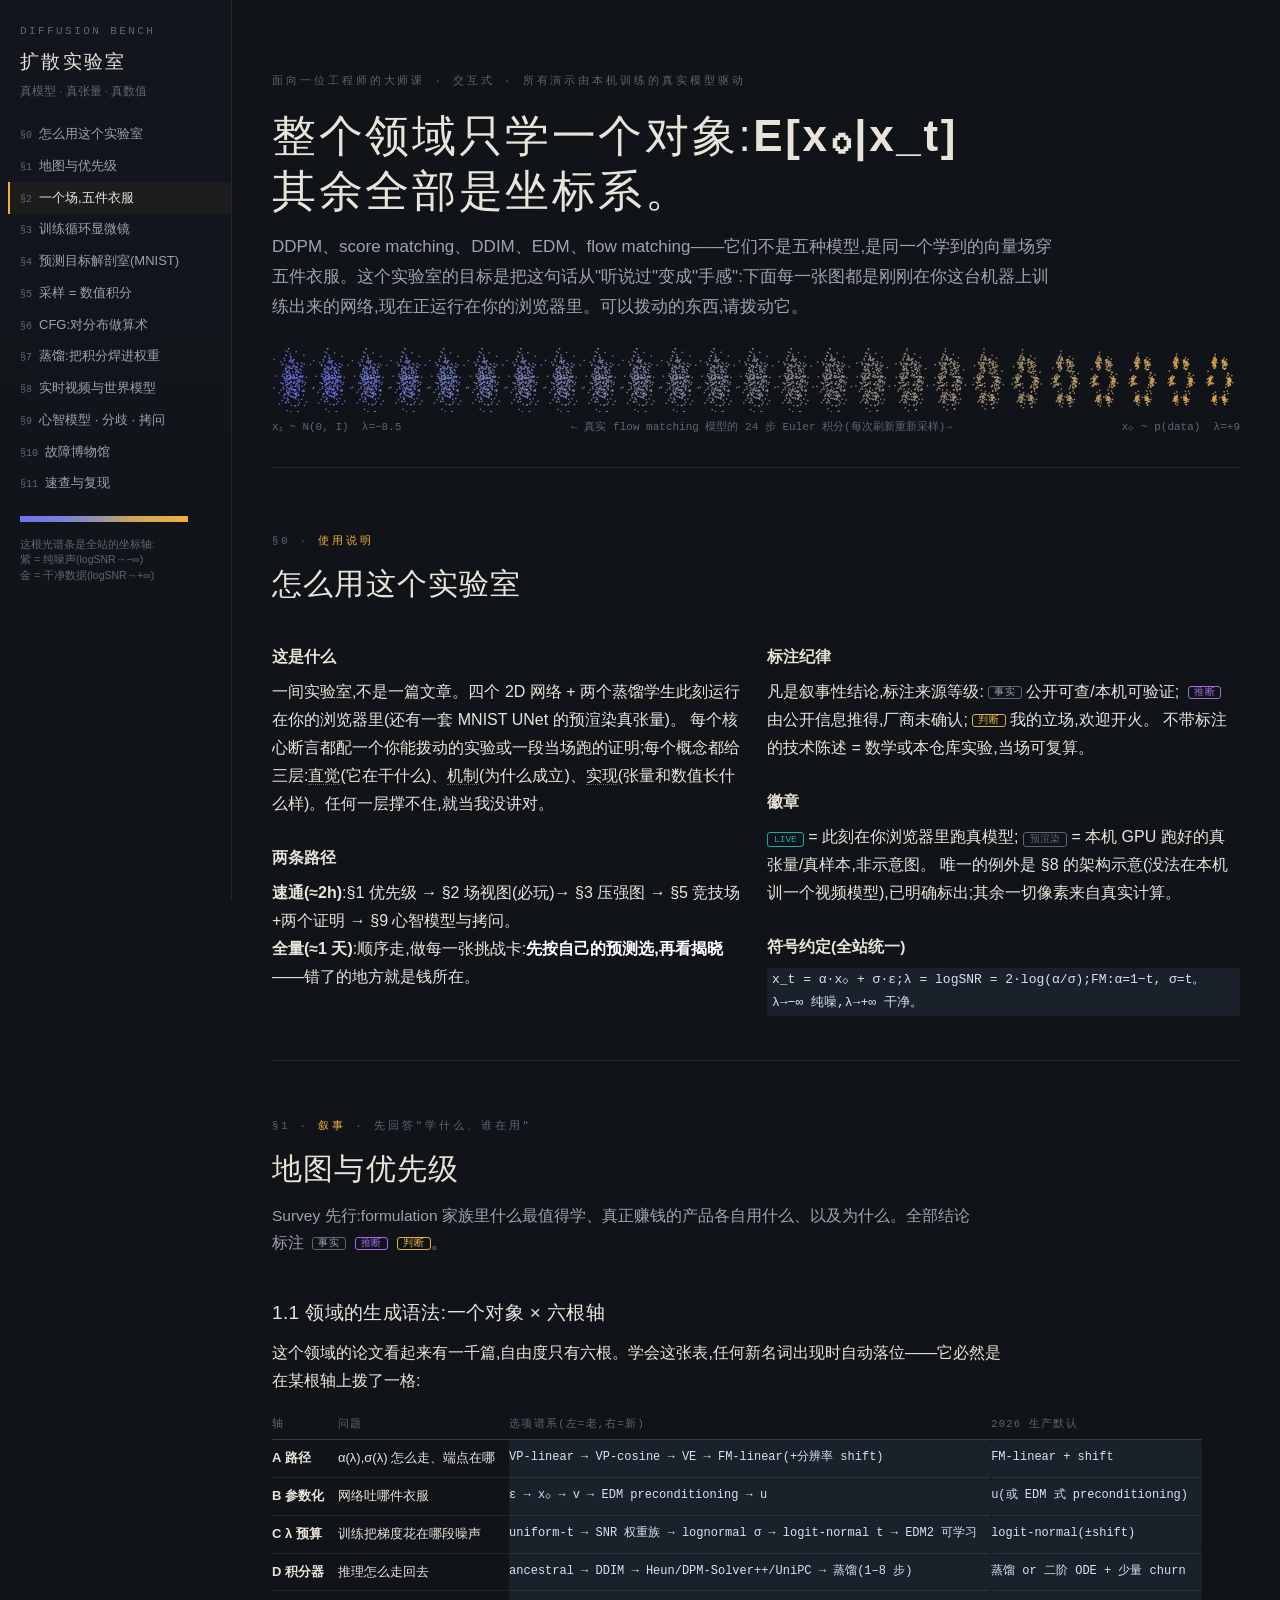
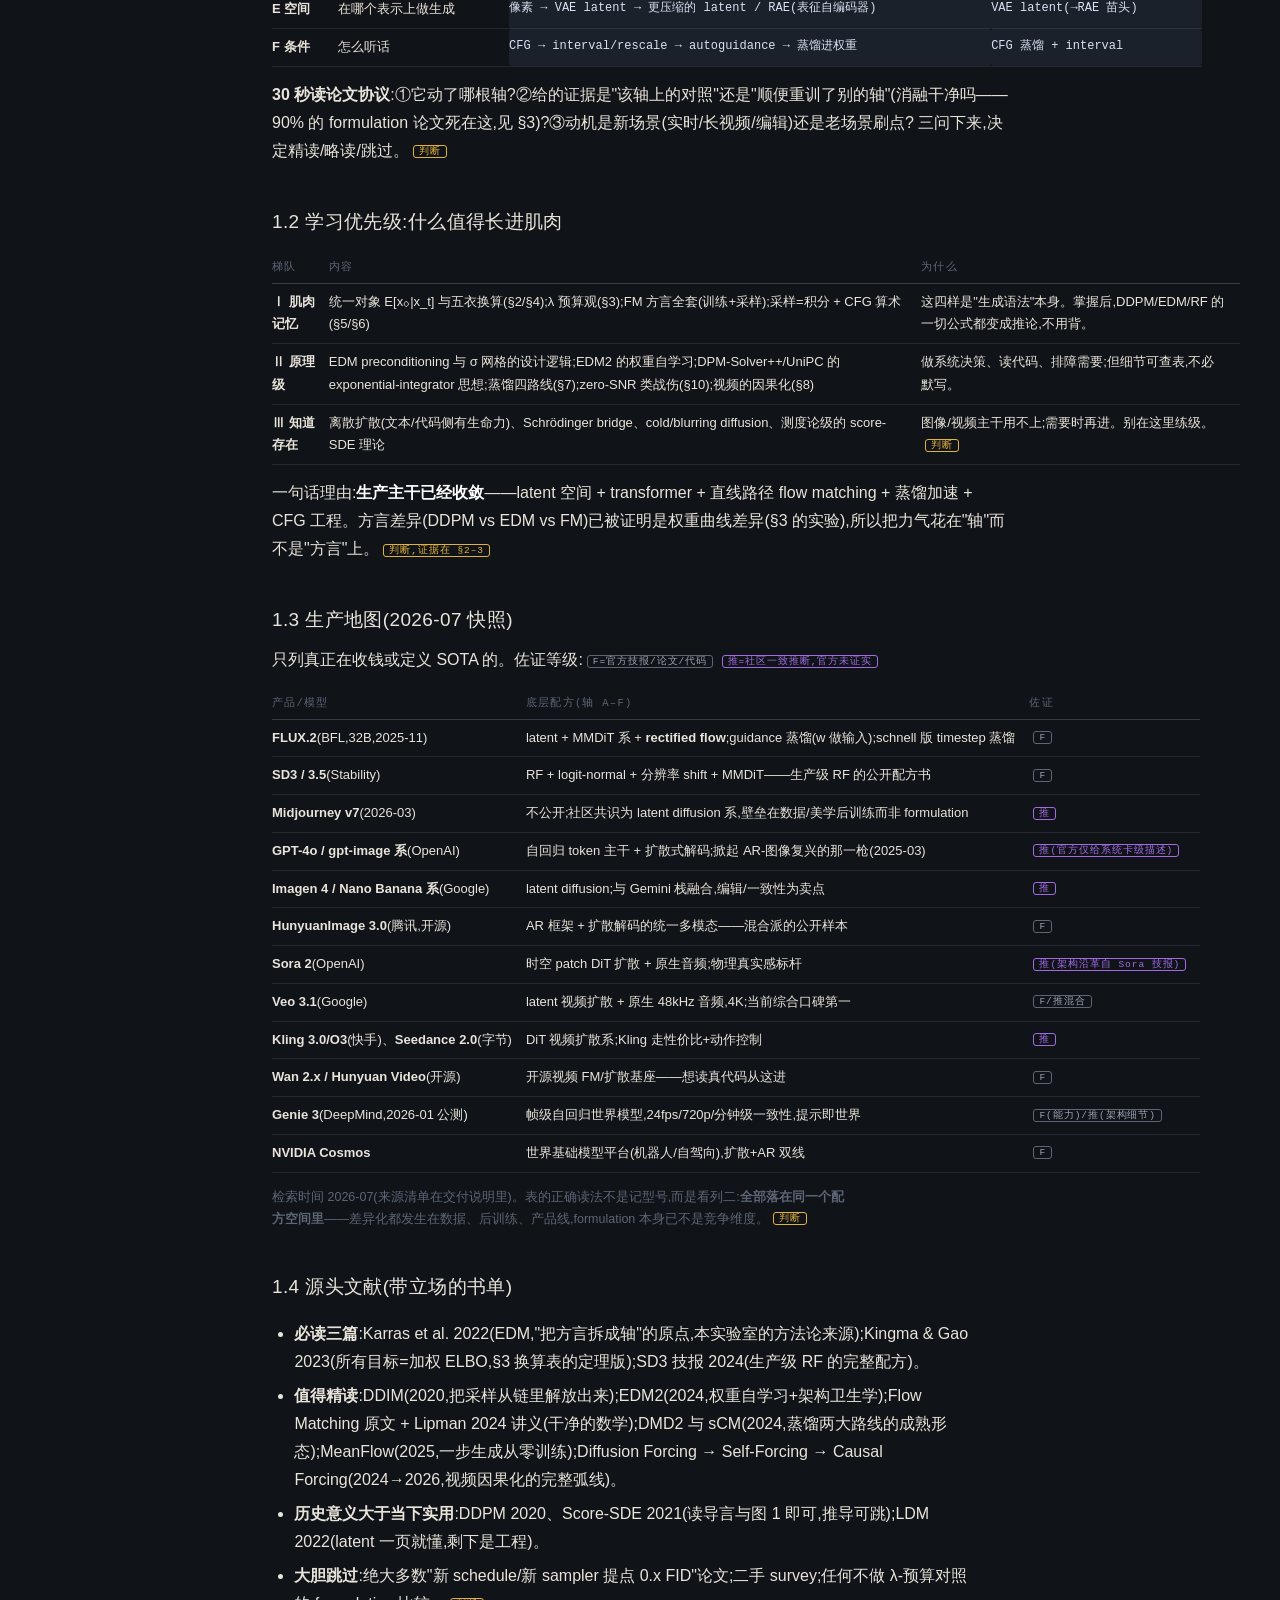
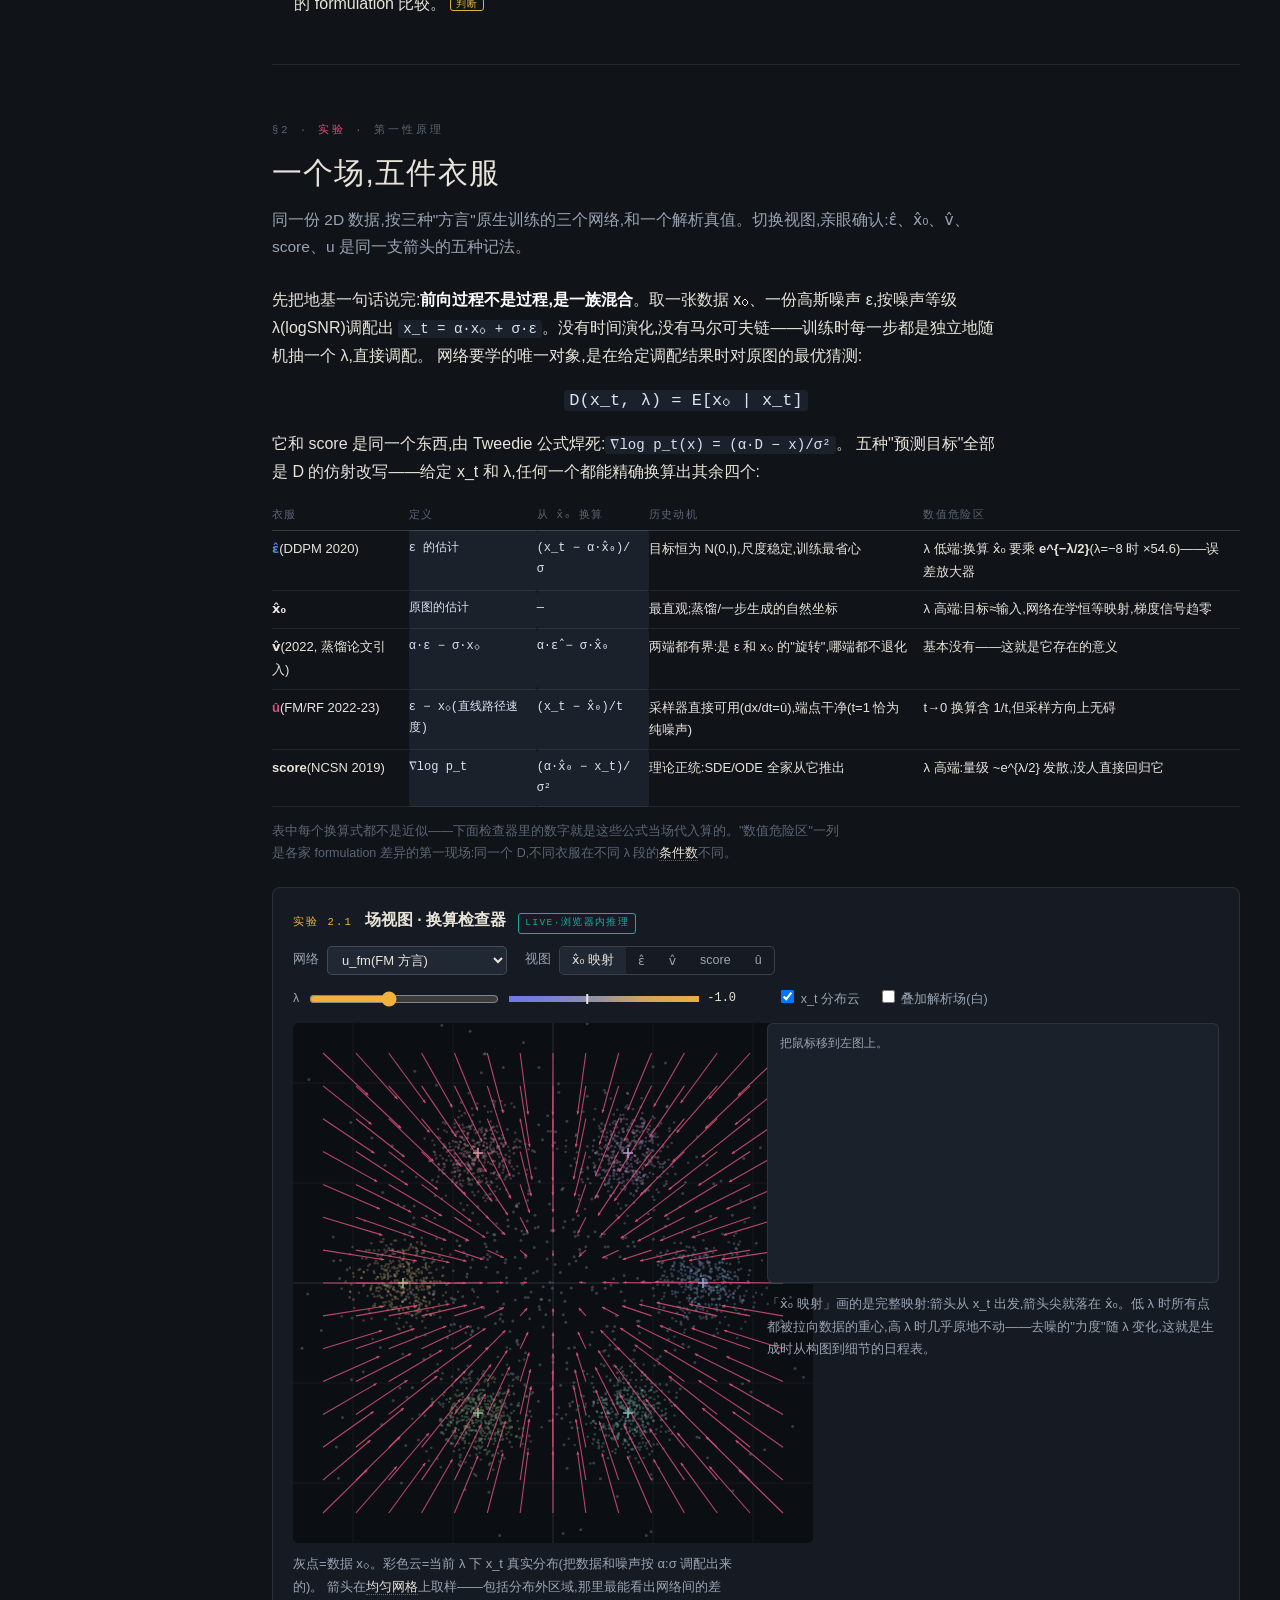
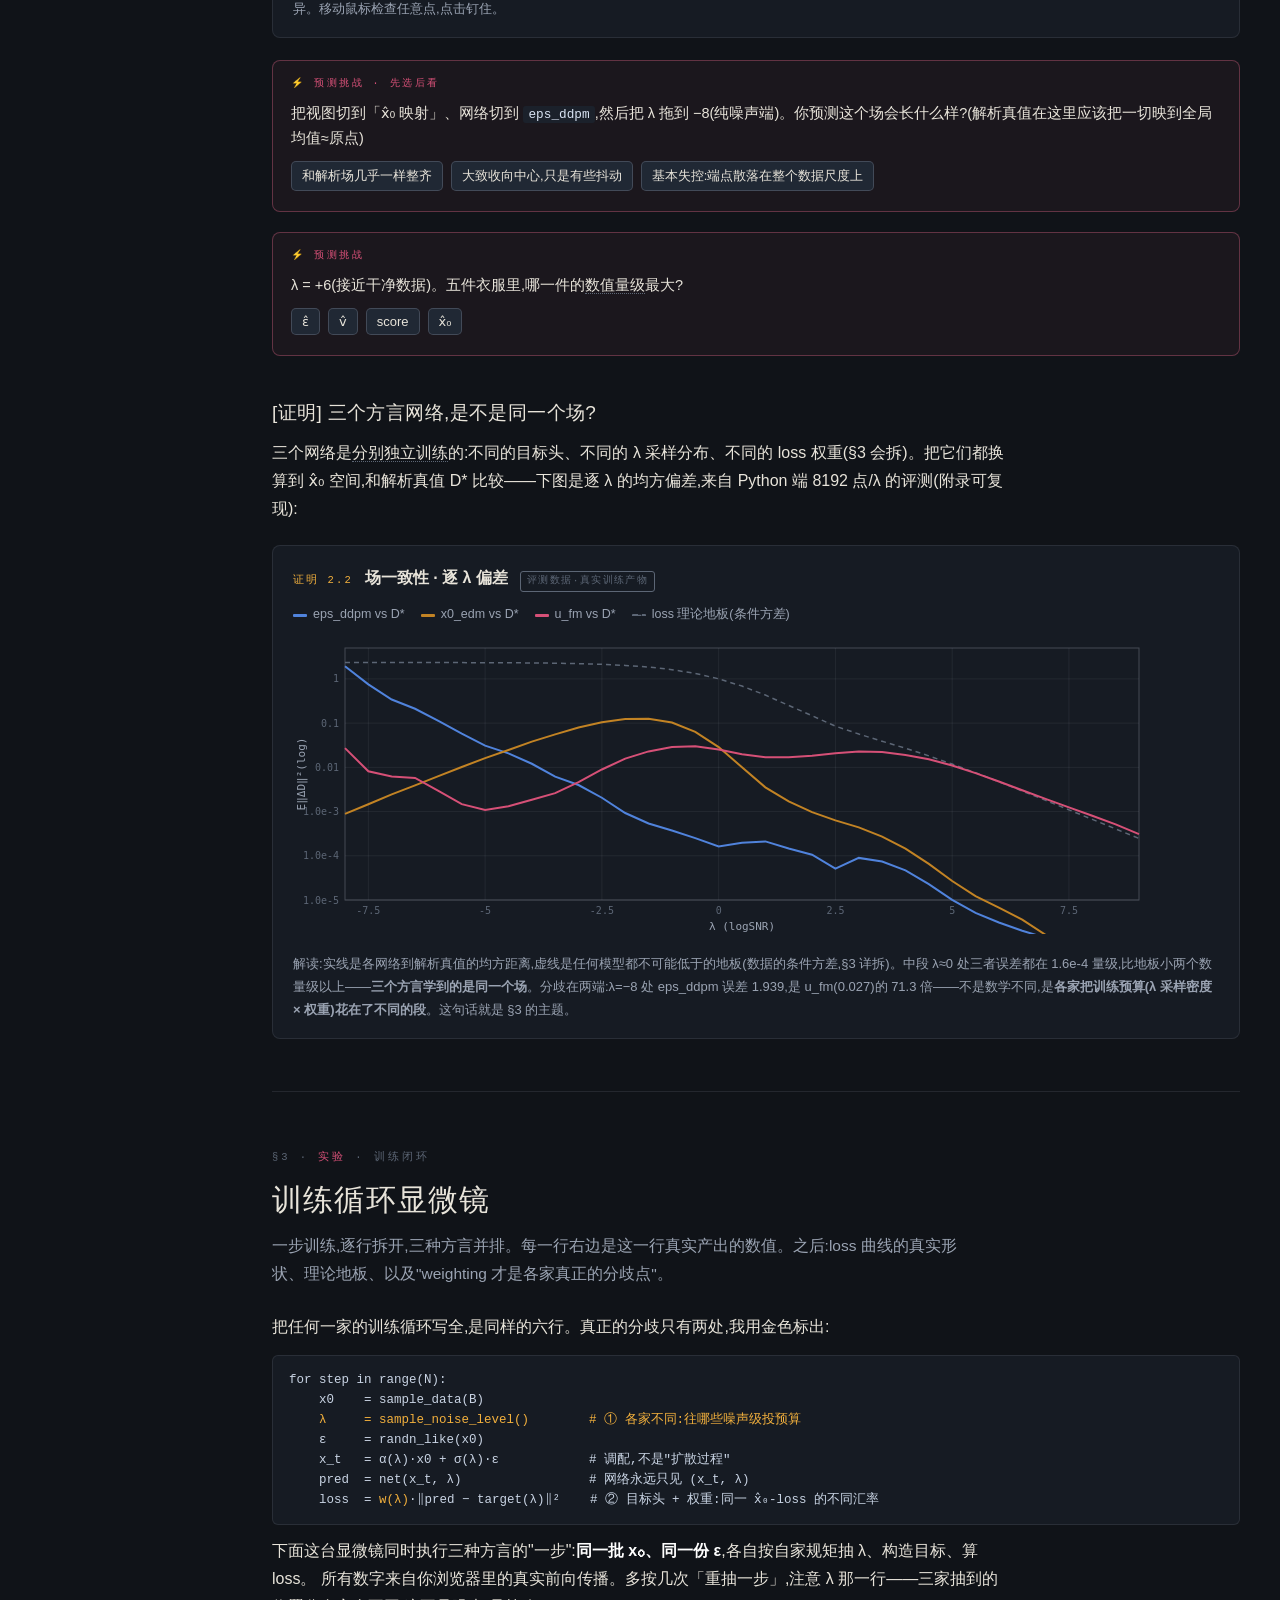
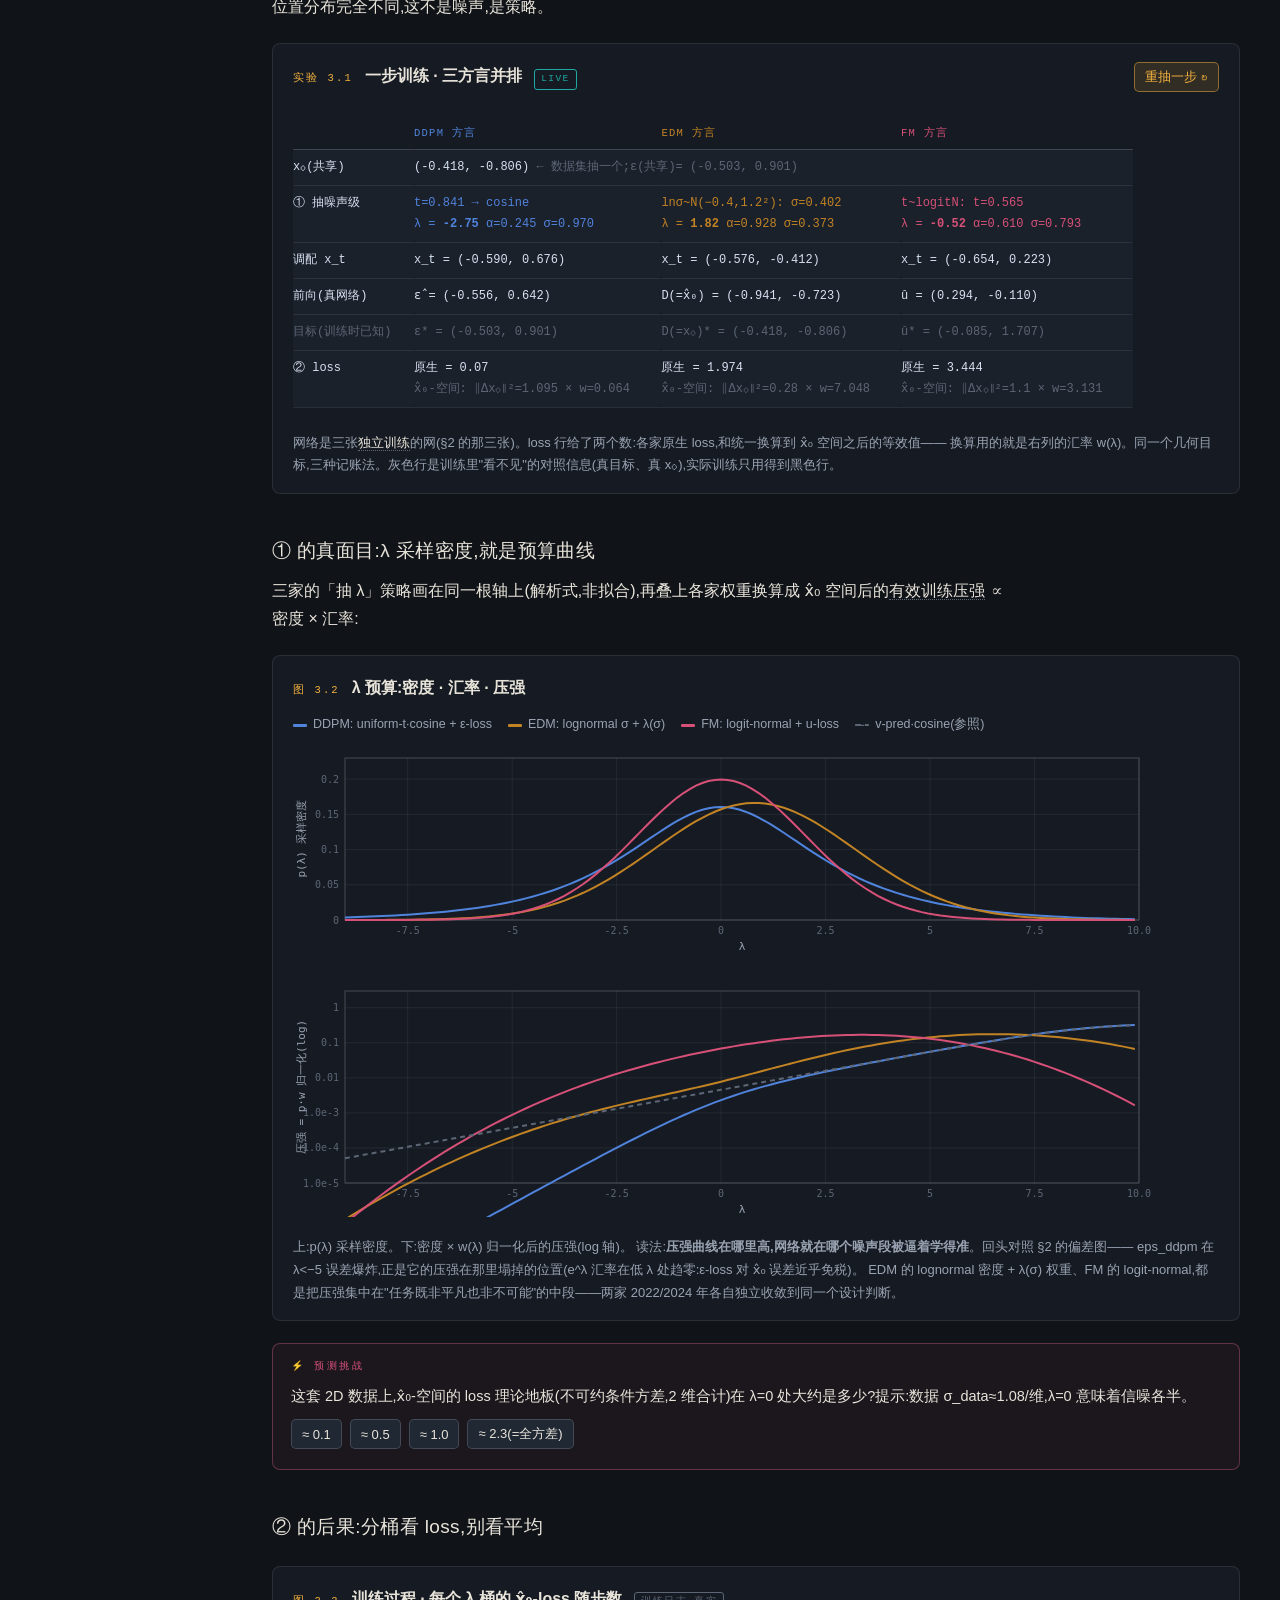
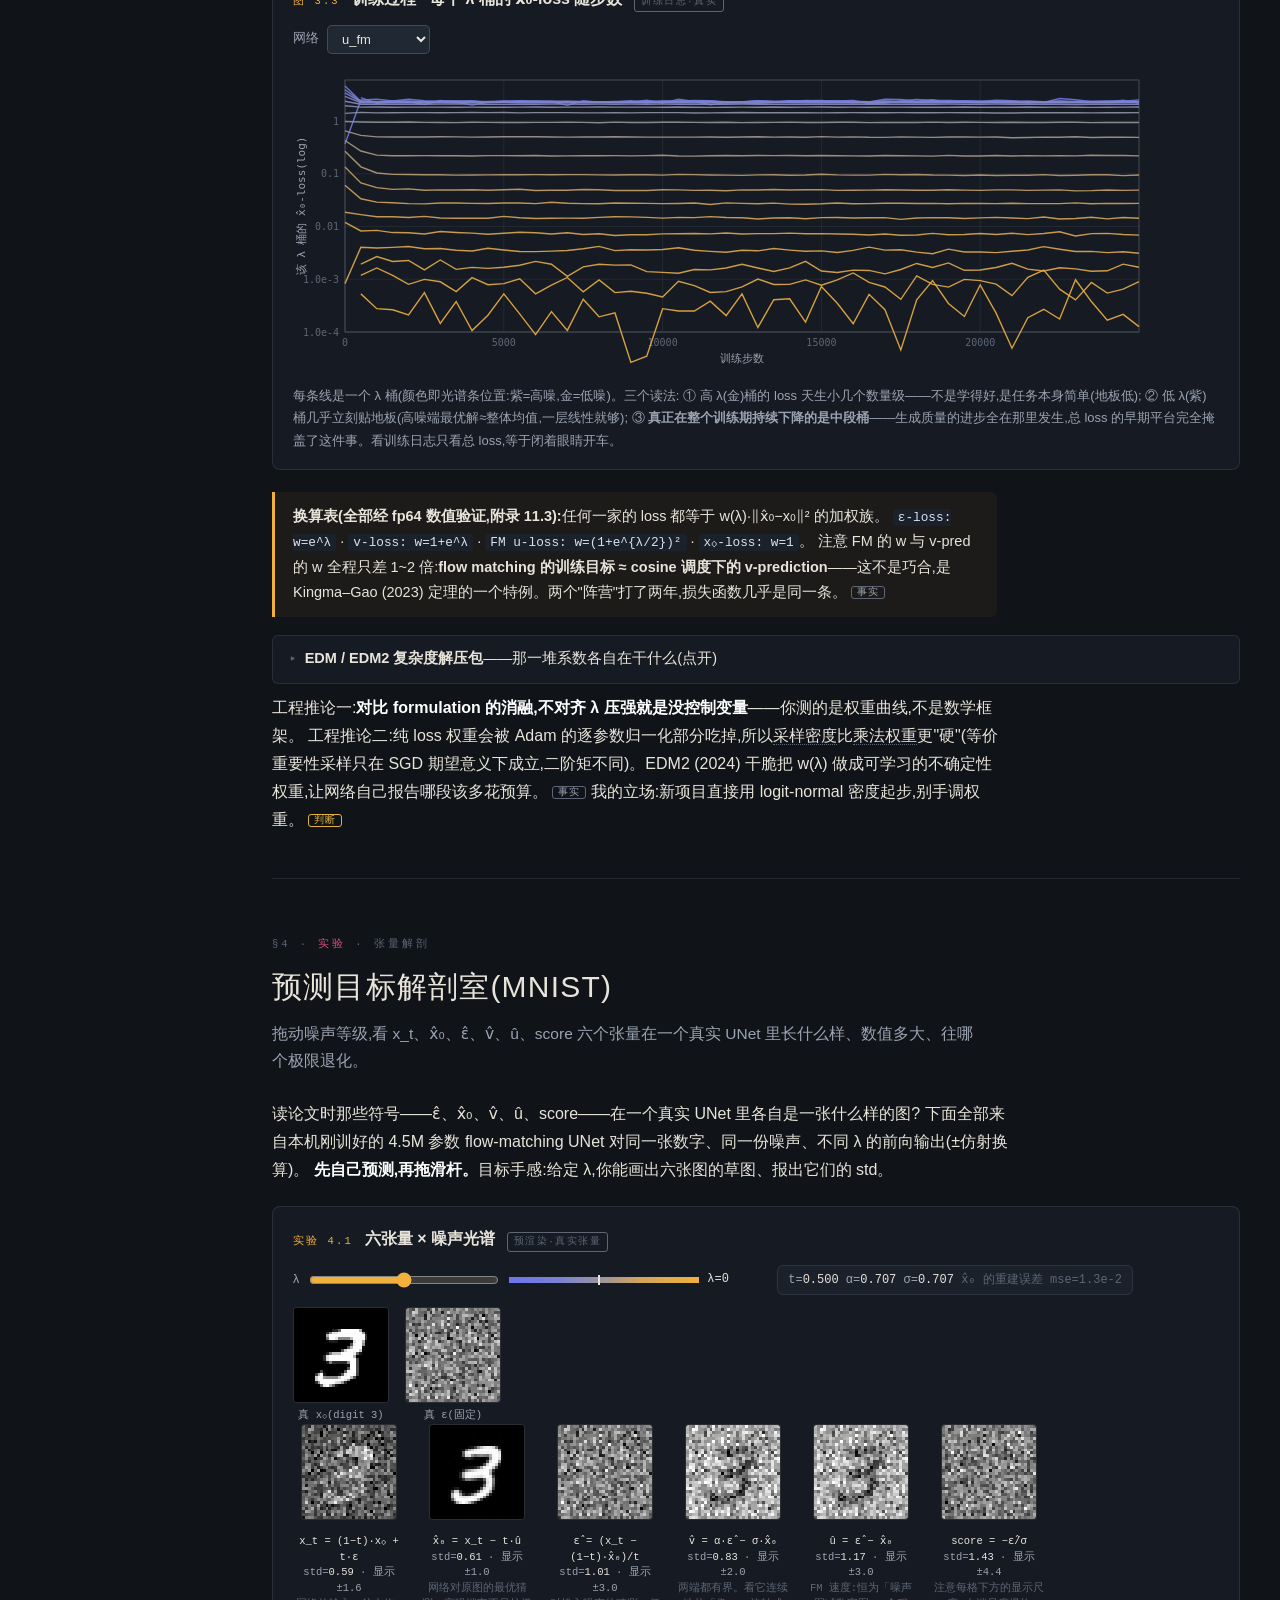
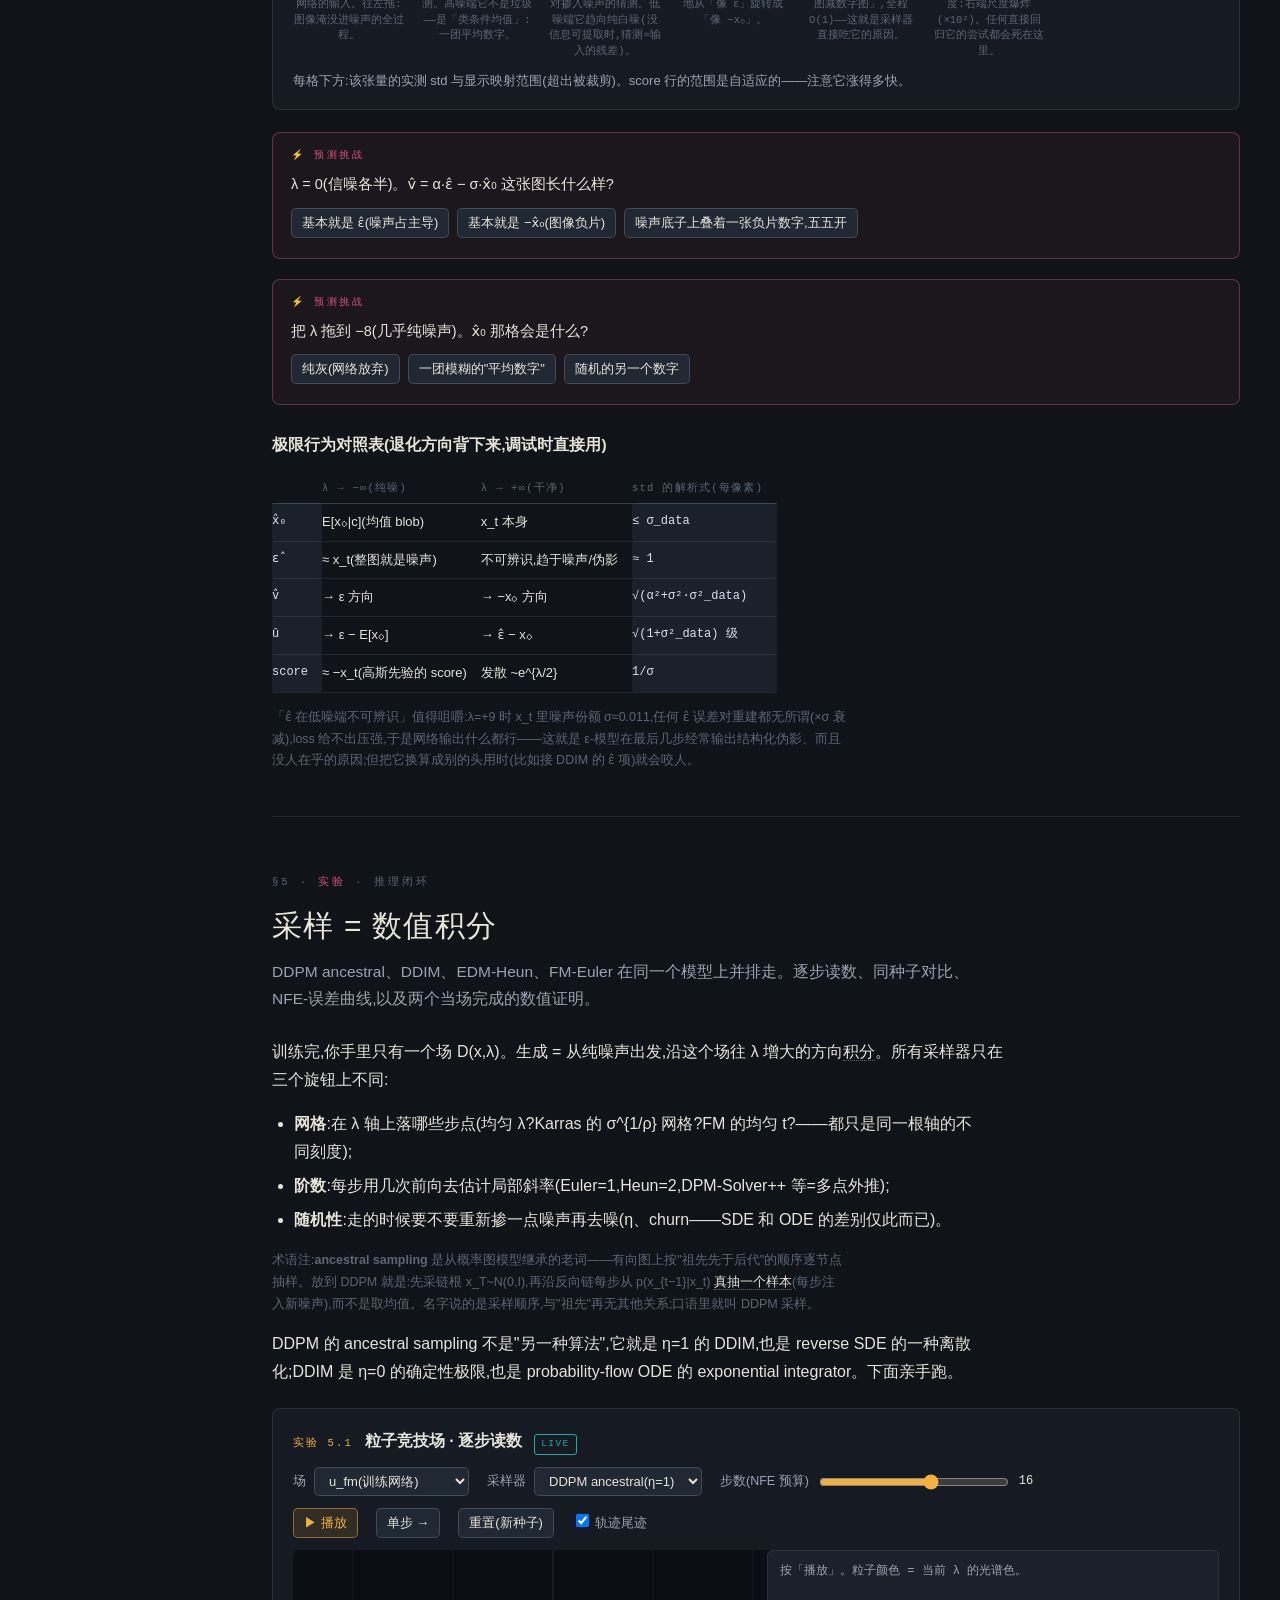
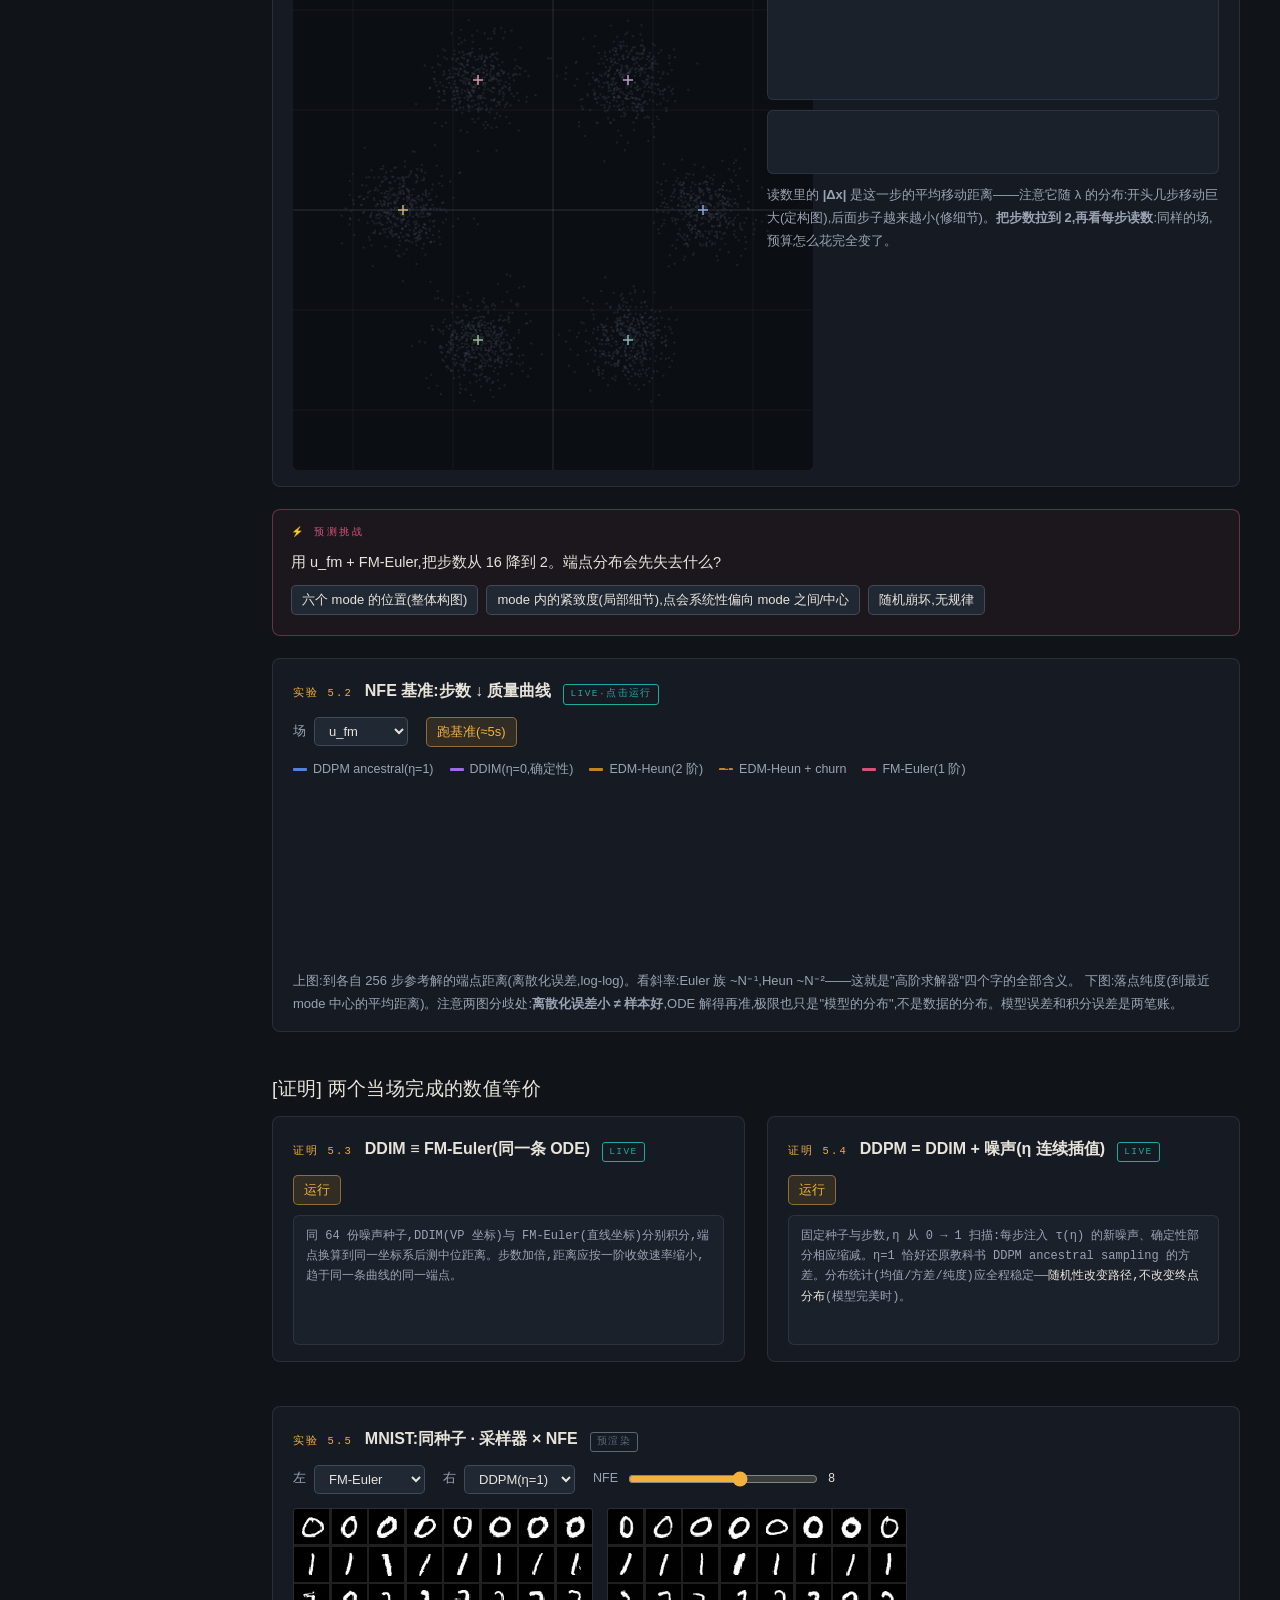
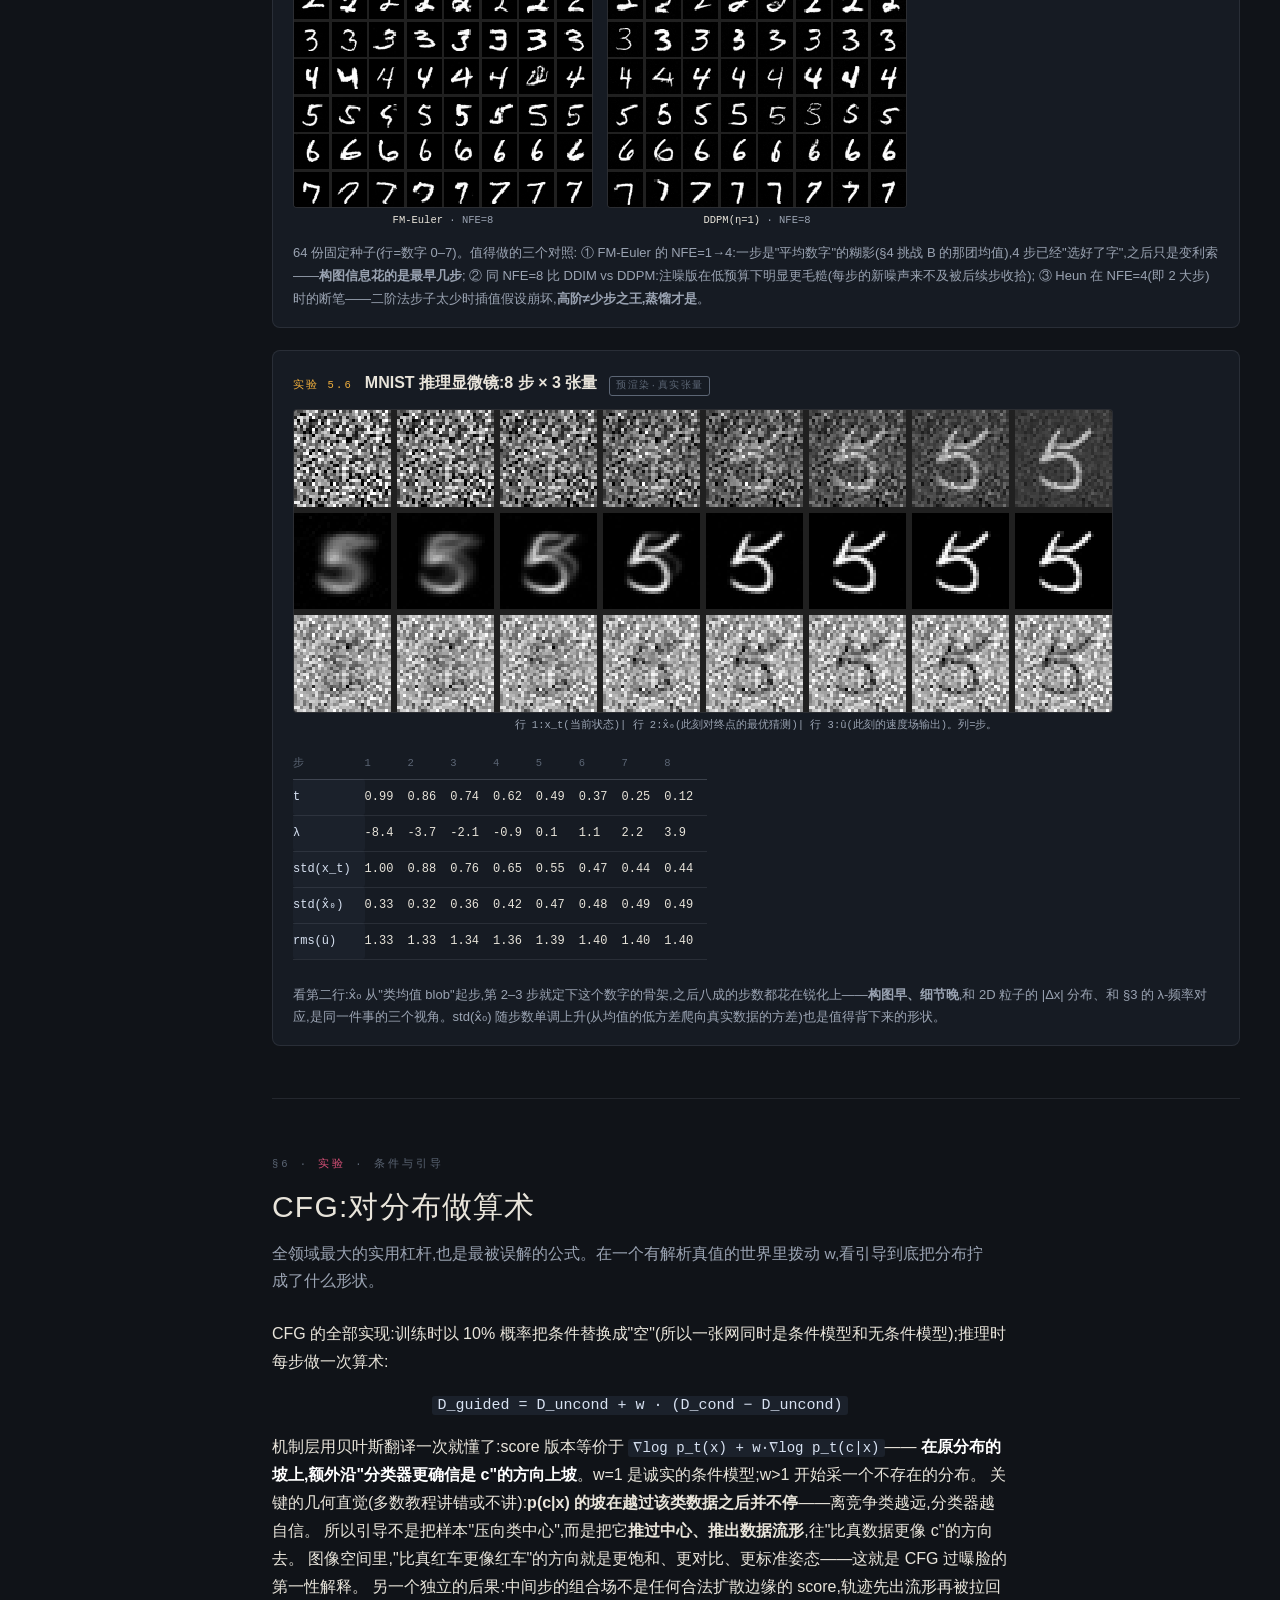
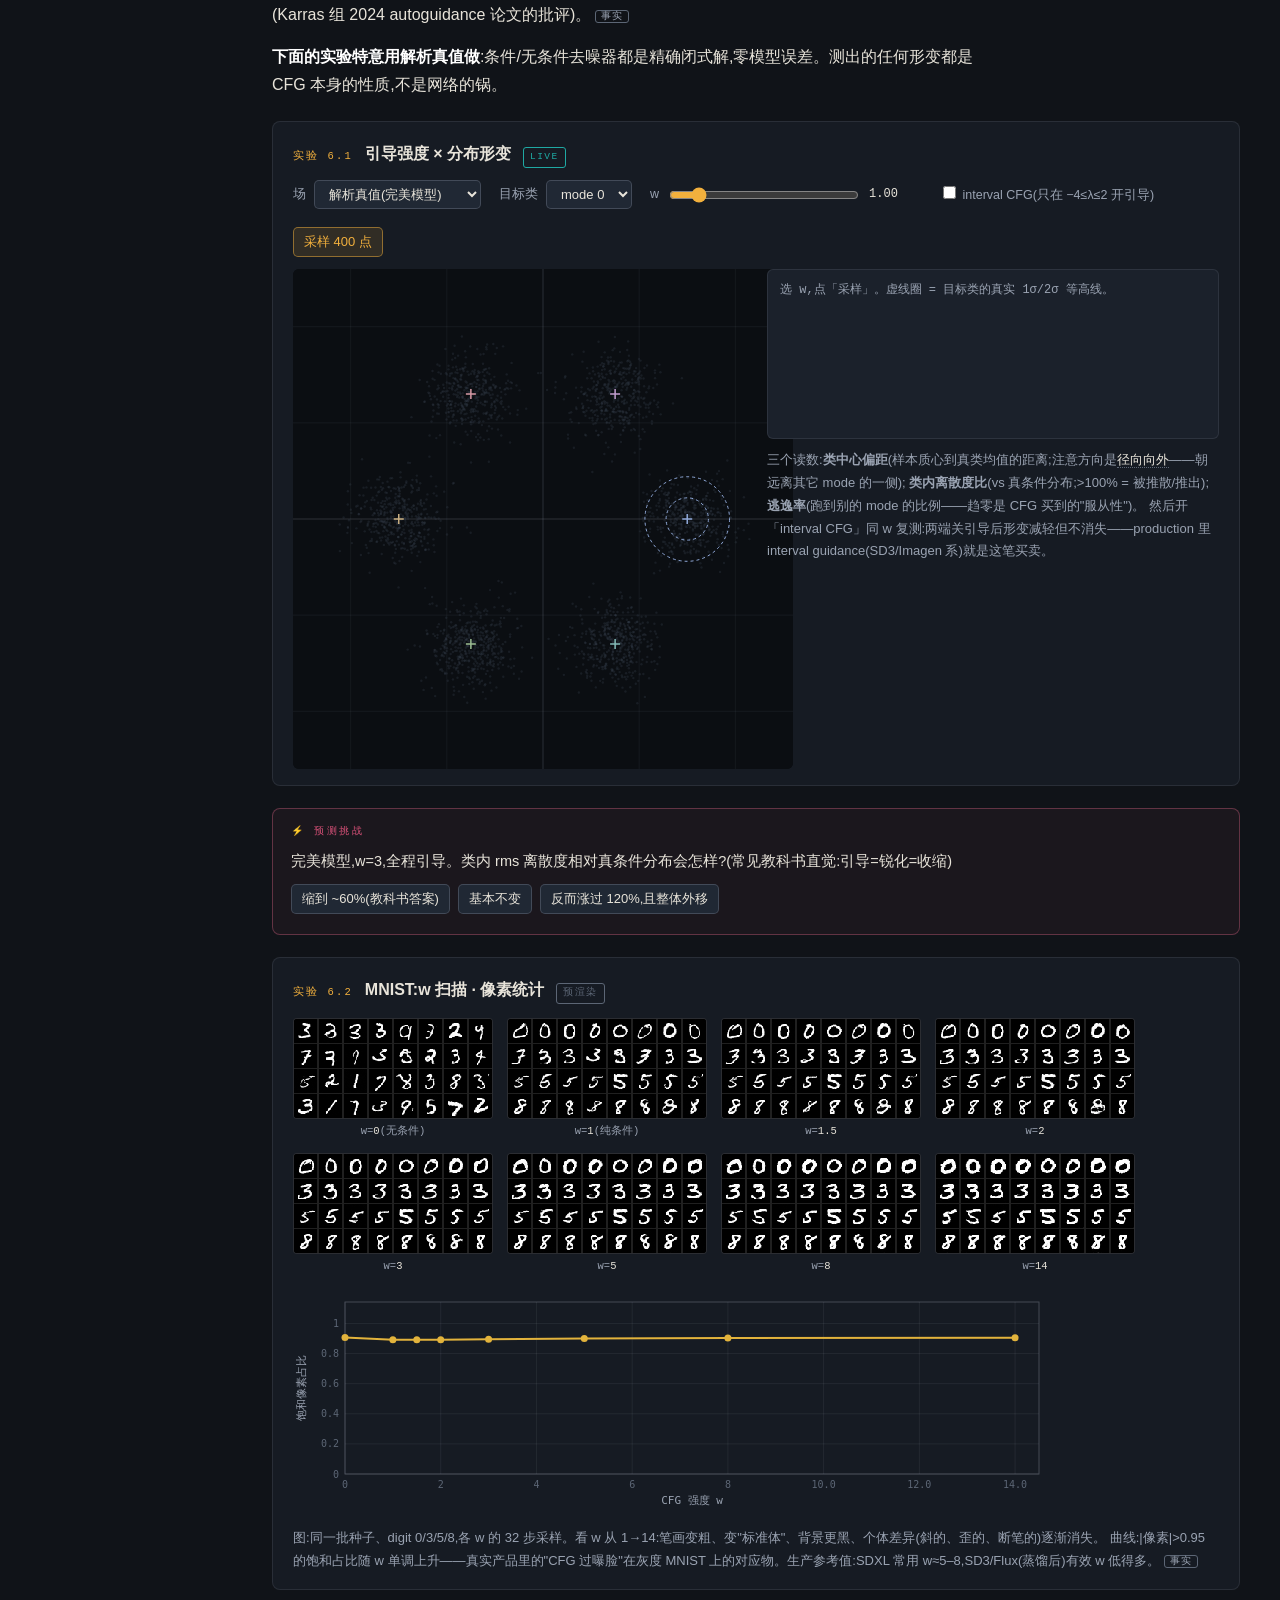
==== index.html @ 2297369a "Diffusion Lab: interactive masterclass on diffusion/flow models Static lab (app/) with live in-brows" ====
<!DOCTYPE html>
<html lang="zh-CN">
<head>
<meta charset="utf-8">
<meta name="viewport" content="width=device-width, initial-scale=1">
<title>扩散实验室 · 一个场,五件衣服</title>
<link rel="stylesheet" href="css/lab.css">
</head>
<body>

<aside id="rail">
  <div class="brand">DIFFUSION BENCH</div>
  <h1>扩散实验室</h1>
  <div class="sub">真模型 · 真张量 · 真数值</div>
  <nav id="toc"></nav>
  <canvas id="lamrail"></canvas>
  <div class="railnote">这根光谱条是全站的坐标轴:<br>紫 = 纯噪声(logSNR→−∞)<br>金 = 干净数据(logSNR→+∞)</div>
</aside>

<main>

<div id="hero">
  <div class="eyebrow">面向一位工程师的大师课 · 交互式 · 所有演示由本机训练的真实模型驱动</div>
  <h1>整个领域只学一个对象:<b>E[x₀|x_t]</b><br>其余全部是坐标系。</h1>
  <p class="lede">DDPM、score matching、DDIM、EDM、flow matching——它们不是五种模型,是同一个学到的向量场穿五件衣服。这个实验室的目标是把这句话从"听说过"变成"手感":下面每一张图都是刚刚在你这台机器上训练出来的网络,现在正运行在你的浏览器里。可以拨动的东西,请拨动它。</p>
  <canvas id="herostrip"></canvas>
  <div class="stripcap"><span>x₁ ~ N(0, I)&nbsp;&nbsp;λ=−8.5</span><span>← 真实 flow matching 模型的 24 步 Euler 积分(每次刷新重新采样)→</span><span>x₀ ~ p(data)&nbsp;&nbsp;λ=+9</span></div>
</div>

<section class="ch" id="s0">
  <div class="eyebrow">§0 · <span class="mode">使用说明</span></div>
  <h2>怎么用这个实验室</h2>
  <div id="c-s0"></div>
</section>

<section class="ch" id="s1">
  <div class="eyebrow">§1 · <span class="mode">叙事</span> · 先回答"学什么、谁在用"</div>
  <h2>地图与优先级</h2>
  <div class="dek">Survey 先行:formulation 家族里什么最值得学、真正赚钱的产品各自用什么、以及为什么。全部结论标注 <span class="tag f">事实</span> <span class="tag i">推断</span> <span class="tag j">判断</span>。</div>
  <div id="c-s1"></div>
</section>

<section class="ch" id="s2">
  <div class="eyebrow">§2 · <span class="mode exp">实验</span> · 第一性原理</div>
  <h2>一个场,五件衣服</h2>
  <div class="dek">同一份 2D 数据,按三种"方言"原生训练的三个网络,和一个解析真值。切换视图,亲眼确认:ε̂、x̂₀、v̂、score、u 是同一支箭头的五种记法。</div>
  <div id="c-s2"></div>
</section>

<section class="ch" id="s3">
  <div class="eyebrow">§3 · <span class="mode exp">实验</span> · 训练闭环</div>
  <h2>训练循环显微镜</h2>
  <div class="dek">一步训练,逐行拆开,三种方言并排。每一行右边是这一行真实产出的数值。之后:loss 曲线的真实形状、理论地板、以及"weighting 才是各家真正的分歧点"。</div>
  <div id="c-s3"></div>
</section>

<section class="ch" id="s4">
  <div class="eyebrow">§4 · <span class="mode exp">实验</span> · 张量解剖</div>
  <h2>预测目标解剖室(MNIST)</h2>
  <div class="dek">拖动噪声等级,看 x_t、x̂₀、ε̂、v̂、û、score 六个张量在一个真实 UNet 里长什么样、数值多大、往哪个极限退化。</div>
  <div id="c-s4"></div>
</section>

<section class="ch" id="s5">
  <div class="eyebrow">§5 · <span class="mode exp">实验</span> · 推理闭环</div>
  <h2>采样 = 数值积分</h2>
  <div class="dek">DDPM ancestral、DDIM、EDM-Heun、FM-Euler 在同一个模型上并排走。逐步读数、同种子对比、NFE-误差曲线,以及两个当场完成的数值证明。</div>
  <div id="c-s5"></div>
</section>

<section class="ch" id="s6">
  <div class="eyebrow">§6 · <span class="mode exp">实验</span> · 条件与引导</div>
  <h2>CFG:对分布做算术</h2>
  <div class="dek">全领域最大的实用杠杆,也是最被误解的公式。在一个有解析真值的世界里拨动 w,看引导到底把分布拧成了什么形状。</div>
  <div id="c-s6"></div>
</section>

<section class="ch" id="s7">
  <div class="eyebrow">§7 · <span class="mode exp">实验</span> · 少步生成</div>
  <h2>蒸馏:把积分焊进权重</h2>
  <div class="dek">几十步压到一步,压掉的是什么?轨迹曲率、mode 边界的缝、朴素蒸馏为什么会糊——先在看得见的世界里弄懂,再看各条路线图。</div>
  <div id="c-s7"></div>
</section>

<section class="ch" id="s8">
  <div class="eyebrow">§8 · <span class="mode">叙事</span> · 前沿</div>
  <h2>实时视频与世界模型</h2>
  <div class="dek">从"整段离线去噪"到 24fps 可交互:因果化的三步手术、误差累积的对策谱系、以及这条线现在真实卡在哪。</div>
  <div id="c-s8"></div>
</section>

<section class="ch" id="s9">
  <div class="eyebrow">§9 · <span class="mode">叙事</span> · 内化</div>
  <h2>心智模型 · 分歧 · 拷问</h2>
  <div class="dek">五个专家共享的心智模型;三个真分歧和每一方最硬的论据;十道用来区分"真懂"和"背书"的题,附深浅答案的样子。</div>
  <div id="c-s9"></div>
</section>

<section class="ch" id="s10">
  <div class="eyebrow">§10 · <span class="mode exp">实验</span> · 战伤</div>
  <h2>故障博物馆</h2>
  <div class="dek">每一件展品都是真实复现:带 terminal-SNR bug 的模型就在隔壁训练出来,灰底是它自己长出来的。之后是排查决策树。</div>
  <div id="c-s10"></div>
</section>

<section class="ch" id="s11">
  <div class="eyebrow">§11 · 附录</div>
  <h2>速查与复现</h2>
  <div id="c-s11"></div>
</section>

<div class="footnote">
  本实验室的一切数字都可复现:训练代码在 <code>exp/</code>,浏览器端数学在 <code>app/js/</code>,两边用 fixtures 逐位对拍(附录 11.3)。
  内容标注体系:<span class="tag f">事实</span> 有公开来源/可当场验证 · <span class="tag i">推断</span> 由公开信息推得,未经官方确认 · <span class="tag j">判断</span> 我的立场,可以跟我吵。
</div>

</main>
<script type="module" src="js/main.js"></script>
</body>
</html>
---- css/lab.css ----
/* 扩散实验室 — instrument-panel aesthetic.
   Dark surface chosen for signal (noise fields & particle flows need it), not fashion.
   All numerals mono (readout feel). One spine: the logSNR spectrum. */

:root {
  --bg: #101318; --panel: #161B23; --panel2: #1B212B; --panel3: #202834;
  --ink: #E8E4DA; --ink2: #9AA3B2; --ink3: #5C6675;
  --line: rgba(154, 163, 178, 0.14); --line2: rgba(154, 163, 178, 0.28);
  --ddpm: #5083DC; --ddim: #A26BE4; --edm: #C28324; --fm: #D65077;
  --student: #1FA9A3; --analytic: #E8E4DA;
  --ok: #79C99E; --warn: #E2B33C; --bad: #E06C5F;
  --noise: #6E74EE; --data: #F2B03D;
  --mono: Consolas, "Cascadia Mono", "Courier New", monospace;
  --sans: "DengXian", "Microsoft YaHei", "PingFang SC", sans-serif;
}
* { box-sizing: border-box; }
html { scroll-behavior: smooth; }
body {
  margin: 0; background: var(--bg); color: var(--ink);
  font-family: var(--sans); font-size: 16px; line-height: 1.75;
  text-rendering: optimizeLegibility;
}
::selection { background: rgba(232, 163, 61, 0.25); }

/* layout: fixed left rail + content column */
#rail {
  position: fixed; left: 0; top: 0; bottom: 0; width: 232px;
  border-right: 1px solid var(--line); padding: 22px 0 22px 20px;
  overflow-y: auto; background: linear-gradient(180deg, #12151B, #101318);
  scrollbar-width: thin; z-index: 50;
}
#rail .brand { font-family: var(--mono); font-size: 11px; letter-spacing: 0.22em; color: var(--ink3); margin-bottom: 4px; }
#rail h1 { font-size: 19px; font-weight: 300; letter-spacing: 0.12em; margin: 0 0 2px; }
#rail .sub { font-size: 11.5px; color: var(--ink3); margin-bottom: 18px; }
#rail nav a {
  display: block; color: var(--ink2); text-decoration: none; font-size: 13px;
  padding: 4.5px 14px 4.5px 10px; border-left: 2px solid transparent; margin-left: -12px;
  white-space: nowrap; overflow: hidden; text-overflow: ellipsis;
}
#rail nav a:hover { color: var(--ink); }
#rail nav a.on { color: var(--ink); border-left-color: var(--data); background: rgba(242, 176, 61, 0.05); }
#rail nav a .n { font-family: var(--mono); font-size: 10px; color: var(--ink3); margin-right: 7px; }
#lamrail { width: 168px; height: 10px; margin: 14px 0 4px; }
#rail .railnote { font-size: 10.5px; color: var(--ink3); line-height: 1.5; padding-right: 16px; }

main { margin-left: 232px; padding: 0 40px 120px; max-width: 1120px; }
@media (max-width: 1000px) { #rail { display: none; } main { margin-left: 0; } }

/* hero */
#hero { padding: 72px 0 30px; border-bottom: 1px solid var(--line); margin-bottom: 8px; }
#hero .eyebrow { margin-bottom: 18px; }
#hero h1 { font-size: 44px; font-weight: 200; letter-spacing: 0.06em; margin: 0 0 14px; line-height: 1.25; }
#hero h1 b { font-weight: 600; }
#hero .lede { font-size: 17px; color: var(--ink2); max-width: 46em; }
#herostrip { width: 100%; height: 64px; display: block; margin: 26px 0 6px; border-radius: 4px; }
#hero .stripcap { display: flex; justify-content: space-between; font-family: var(--mono); font-size: 11px; color: var(--ink3); }

/* sections */
section.ch { padding: 56px 0 30px; border-bottom: 1px solid var(--line); }
.eyebrow {
  font-family: var(--mono); font-size: 10.5px; letter-spacing: 0.28em;
  color: var(--ink3); text-transform: uppercase;
}
.eyebrow .mode { color: var(--data); }
.eyebrow .mode.exp { color: var(--fm); }
.eyebrow .mode.proof { color: var(--student); }
section.ch > h2 { font-size: 30px; font-weight: 250; letter-spacing: 0.04em; margin: 8px 0 6px; }
section.ch > .dek { color: var(--ink2); font-size: 15.5px; max-width: 46em; margin-bottom: 26px; }
h3 { font-size: 19px; font-weight: 500; margin: 40px 0 10px; letter-spacing: 0.02em; }
h4 { font-size: 15.5px; font-weight: 600; margin: 26px 0 8px; }
p { max-width: 46em; margin: 0 0 14px; }
p.wide, .wide p { max-width: none; }
li { margin-bottom: 6px; }
ul, ol { max-width: 44em; padding-left: 1.4em; }
em { color: var(--ink); font-style: normal; border-bottom: 1px dotted var(--ink3); }
strong { color: #fff; font-weight: 600; }
a { color: var(--ddim); text-decoration: none; }
a:hover { text-decoration: underline; }

code, .m { font-family: var(--mono); font-size: 0.88em; color: #D8E2F2; background: var(--panel2); padding: 1px 5px; border-radius: 3px; }
pre {
  background: var(--panel); border: 1px solid var(--line); border-radius: 6px;
  padding: 14px 16px; overflow-x: auto; font-family: var(--mono); font-size: 12.5px;
  line-height: 1.6; color: #C9D4E4;
}
pre b { color: var(--data); font-weight: normal; }

/* labs (experiment panels) */
.lab {
  background: var(--panel); border: 1px solid var(--line); border-radius: 8px;
  padding: 18px 20px 16px; margin: 22px 0;
}
.lab .labhead { display: flex; align-items: baseline; gap: 12px; margin-bottom: 12px; flex-wrap: wrap; }
.lab .labhead .id { font-family: var(--mono); font-size: 10.5px; color: var(--data); letter-spacing: 0.2em; }
.lab .labhead .t { font-size: 16px; font-weight: 600; }
.lab .labhead .live { font-family: var(--mono); font-size: 9.5px; color: var(--student); border: 1px solid var(--student); border-radius: 3px; padding: 1px 6px; letter-spacing: 0.15em; }
.lab .labhead .pre { font-family: var(--mono); font-size: 9.5px; color: var(--ink3); border: 1px solid var(--ink3); border-radius: 3px; padding: 1px 6px; letter-spacing: 0.15em; }
.labnote { font-size: 13px; color: var(--ink2); margin-top: 10px; max-width: none; }

/* controls */
.ctl { display: flex; gap: 18px; align-items: center; flex-wrap: wrap; margin: 10px 0 12px; }
.ctl .grp { display: flex; gap: 8px; align-items: center; }
.ctl label { font-size: 12.5px; color: var(--ink2); white-space: nowrap; }
.ctl .val { font-family: var(--mono); font-size: 12px; color: var(--ink); min-width: 52px; display: inline-block; }
select, button {
  background: var(--panel3); color: var(--ink); border: 1px solid var(--line2);
  border-radius: 5px; font-family: var(--sans); font-size: 13px; padding: 5px 10px; cursor: pointer;
}
button:hover, select:hover { border-color: var(--ink3); }
button.primary { background: rgba(242, 176, 61, 0.12); border-color: rgba(242, 176, 61, 0.5); color: var(--data); }
button.primary:hover { background: rgba(242, 176, 61, 0.2); }
button:disabled { opacity: 0.4; cursor: default; }
input[type=range] { accent-color: var(--data); width: 190px; }
.seg { display: inline-flex; border: 1px solid var(--line2); border-radius: 5px; overflow: hidden; }
.seg button { border: 0; border-radius: 0; background: transparent; padding: 5px 12px; font-size: 12.5px; color: var(--ink2); }
.seg button.on { background: var(--panel3); color: var(--ink); }

.lamstrip { height: 10px; width: 190px; display: block; border-radius: 2px; }

/* readouts */
.readout {
  font-family: var(--mono); font-size: 12px; background: var(--panel2);
  border: 1px solid var(--line); border-radius: 6px; padding: 10px 12px; line-height: 1.7;
  color: var(--ink2); overflow-x: auto;
}
.readout b { color: var(--ink); font-weight: normal; }
.readout .dim { color: var(--ink3); }
table.data { border-collapse: collapse; font-size: 13px; margin: 14px 0; }
table.data th { font-family: var(--mono); font-size: 10.5px; letter-spacing: 0.12em; color: var(--ink3); text-align: left; font-weight: normal; padding: 6px 14px 6px 0; border-bottom: 1px solid var(--line2); }
table.data td { padding: 7px 14px 7px 0; border-bottom: 1px solid var(--line); vertical-align: top; }
table.data td.m, table.data td.num { font-family: var(--mono); font-size: 12px; }
table.data tr:hover td { background: rgba(154, 163, 178, 0.04); }

.legend { display: flex; gap: 16px; flex-wrap: wrap; margin: 8px 0; font-size: 12.5px; color: var(--ink2); }
.legend .lg { display: inline-flex; align-items: center; gap: 6px; }
.legend .lg i { width: 14px; height: 3px; display: inline-block; border-radius: 1px; }

/* source tags: fact / inference / judgment */
.tag { font-family: var(--mono); font-size: 9.5px; padding: 0 5px; border-radius: 3px; letter-spacing: 0.1em; vertical-align: 0.15em; margin-left: 4px; white-space: nowrap; }
.tag.f { color: var(--ink2); border: 1px solid var(--ink3); }
.tag.i { color: var(--ddim); border: 1px solid var(--ddim); }
.tag.j { color: var(--warn); border: 1px solid var(--warn); }

/* challenge cards (predict-then-reveal) */
.challenge {
  border: 1px solid rgba(232, 106, 138, 0.35); background: rgba(232, 106, 138, 0.05);
  border-radius: 8px; padding: 14px 18px; margin: 20px 0;
}
.challenge .chead { font-family: var(--mono); font-size: 10px; letter-spacing: 0.25em; color: var(--fm); margin-bottom: 8px; }
.challenge .q { font-size: 14.5px; margin-bottom: 10px; }
.challenge .opts { display: flex; gap: 8px; flex-wrap: wrap; margin-bottom: 6px; }
.challenge .opts button { font-size: 13px; }
.challenge .opts button.picked { border-color: var(--fm); color: var(--fm); }
.challenge .ans { display: none; margin-top: 10px; padding-top: 10px; border-top: 1px dashed rgba(232, 106, 138, 0.3); font-size: 13.5px; color: var(--ink2); }
.challenge .ans.show { display: block; }
.challenge .ans .verdict { font-weight: 600; color: var(--ink); }

/* collapsible deep/shallow answers */
details { border: 1px solid var(--line); border-radius: 6px; padding: 0; margin: 10px 0; background: var(--panel); }
details summary { cursor: pointer; padding: 10px 16px; font-size: 14.5px; color: var(--ink); list-style: none; }
details summary::before { content: '▸ '; color: var(--ink3); font-family: var(--mono); }
details[open] summary::before { content: '▾ '; }
details .body { padding: 2px 18px 14px; border-top: 1px solid var(--line); font-size: 14px; }
details .body p { max-width: 52em; }
.shallow, .deep { border-left: 3px solid var(--ink3); padding: 6px 14px; margin: 10px 0; font-size: 13.5px; color: var(--ink2); background: var(--panel2); border-radius: 0 4px 4px 0; }
.deep { border-left-color: var(--data); color: var(--ink); }
.shallow .who, .deep .who { font-family: var(--mono); font-size: 10px; letter-spacing: 0.2em; display: block; margin-bottom: 4px; color: var(--ink3); }
.deep .who { color: var(--data); }

/* image grids from real runs */
.imgrow { display: flex; gap: 14px; flex-wrap: wrap; align-items: flex-start; margin: 14px 0; }
.imgcell { text-align: center; }
.imgcell img { image-rendering: pixelated; border: 1px solid var(--line2); border-radius: 4px; background: #000; display: block; }
.imgcell .cap { font-family: var(--mono); font-size: 10.5px; color: var(--ink2); margin-top: 5px; line-height: 1.5; }
.imgcell .cap b { color: var(--ink); font-weight: normal; }

/* misc */
.grid2 { display: grid; grid-template-columns: 1fr 1fr; gap: 22px; align-items: start; }
.grid2 > div { min-width: 0; }
@media (max-width: 900px) { .grid2 { grid-template-columns: 1fr; } }
.callout { border-left: 3px solid var(--data); background: rgba(242, 176, 61, 0.05); padding: 12px 18px; border-radius: 0 6px 6px 0; margin: 18px 0; font-size: 14.5px; max-width: 50em; }
.callout.blue { border-left-color: var(--ddpm); background: rgba(110, 158, 234, 0.05); }
.small { font-size: 12.5px; color: var(--ink3); }
.kv { display: grid; grid-template-columns: auto 1fr; gap: 3px 16px; font-size: 13.5px; }
.kv dt { color: var(--ink3); font-family: var(--mono); font-size: 12px; }
.kv dd { margin: 0; }
hr.thin { border: 0; border-top: 1px solid var(--line); margin: 30px 0; }
.footnote { font-size: 12.5px; color: var(--ink3); border-top: 1px solid var(--line); margin-top: 18px; padding-top: 10px; max-width: none; }
canvas.fieldcv { border-radius: 6px; display: block; background: #0B0E12; }
.flex { display: flex; gap: 16px; flex-wrap: wrap; align-items: flex-start; }
.deadline { color: var(--bad); }
@media (prefers-reduced-motion: reduce) { html { scroll-behavior: auto; } }
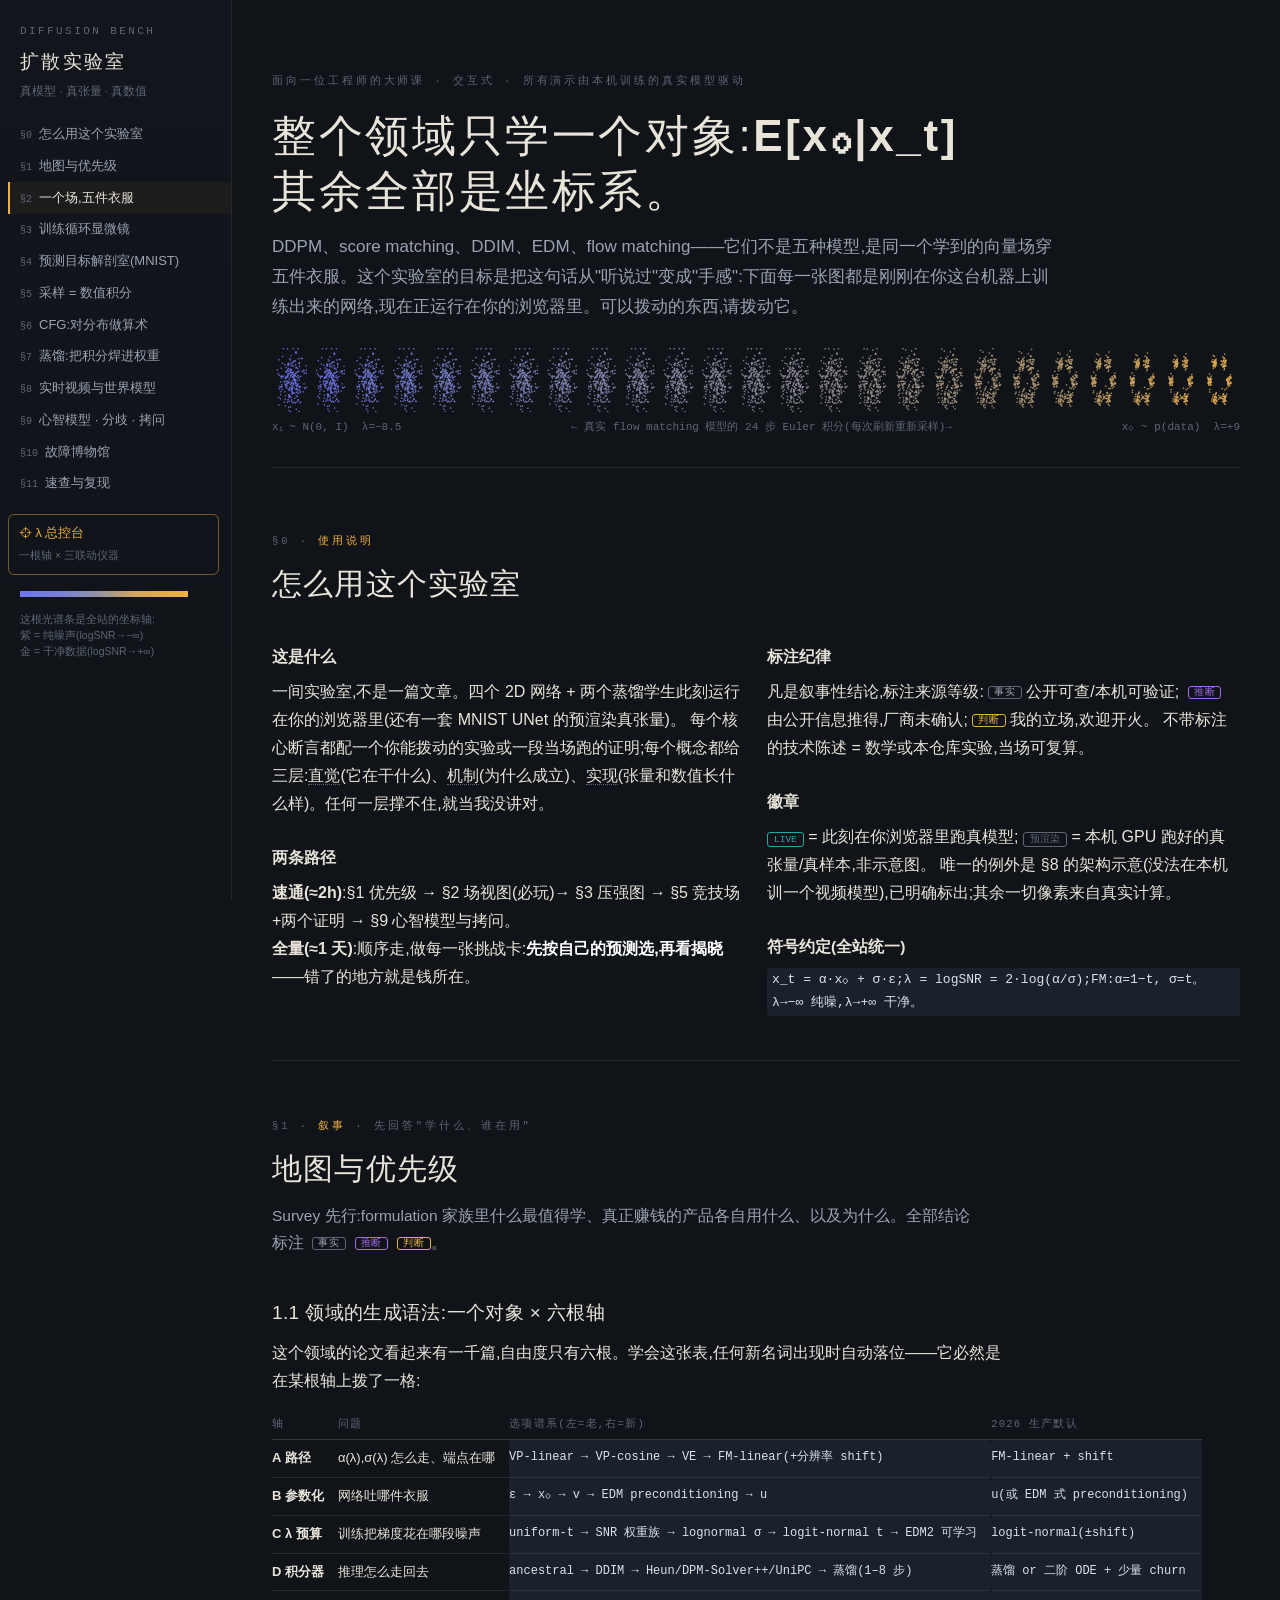
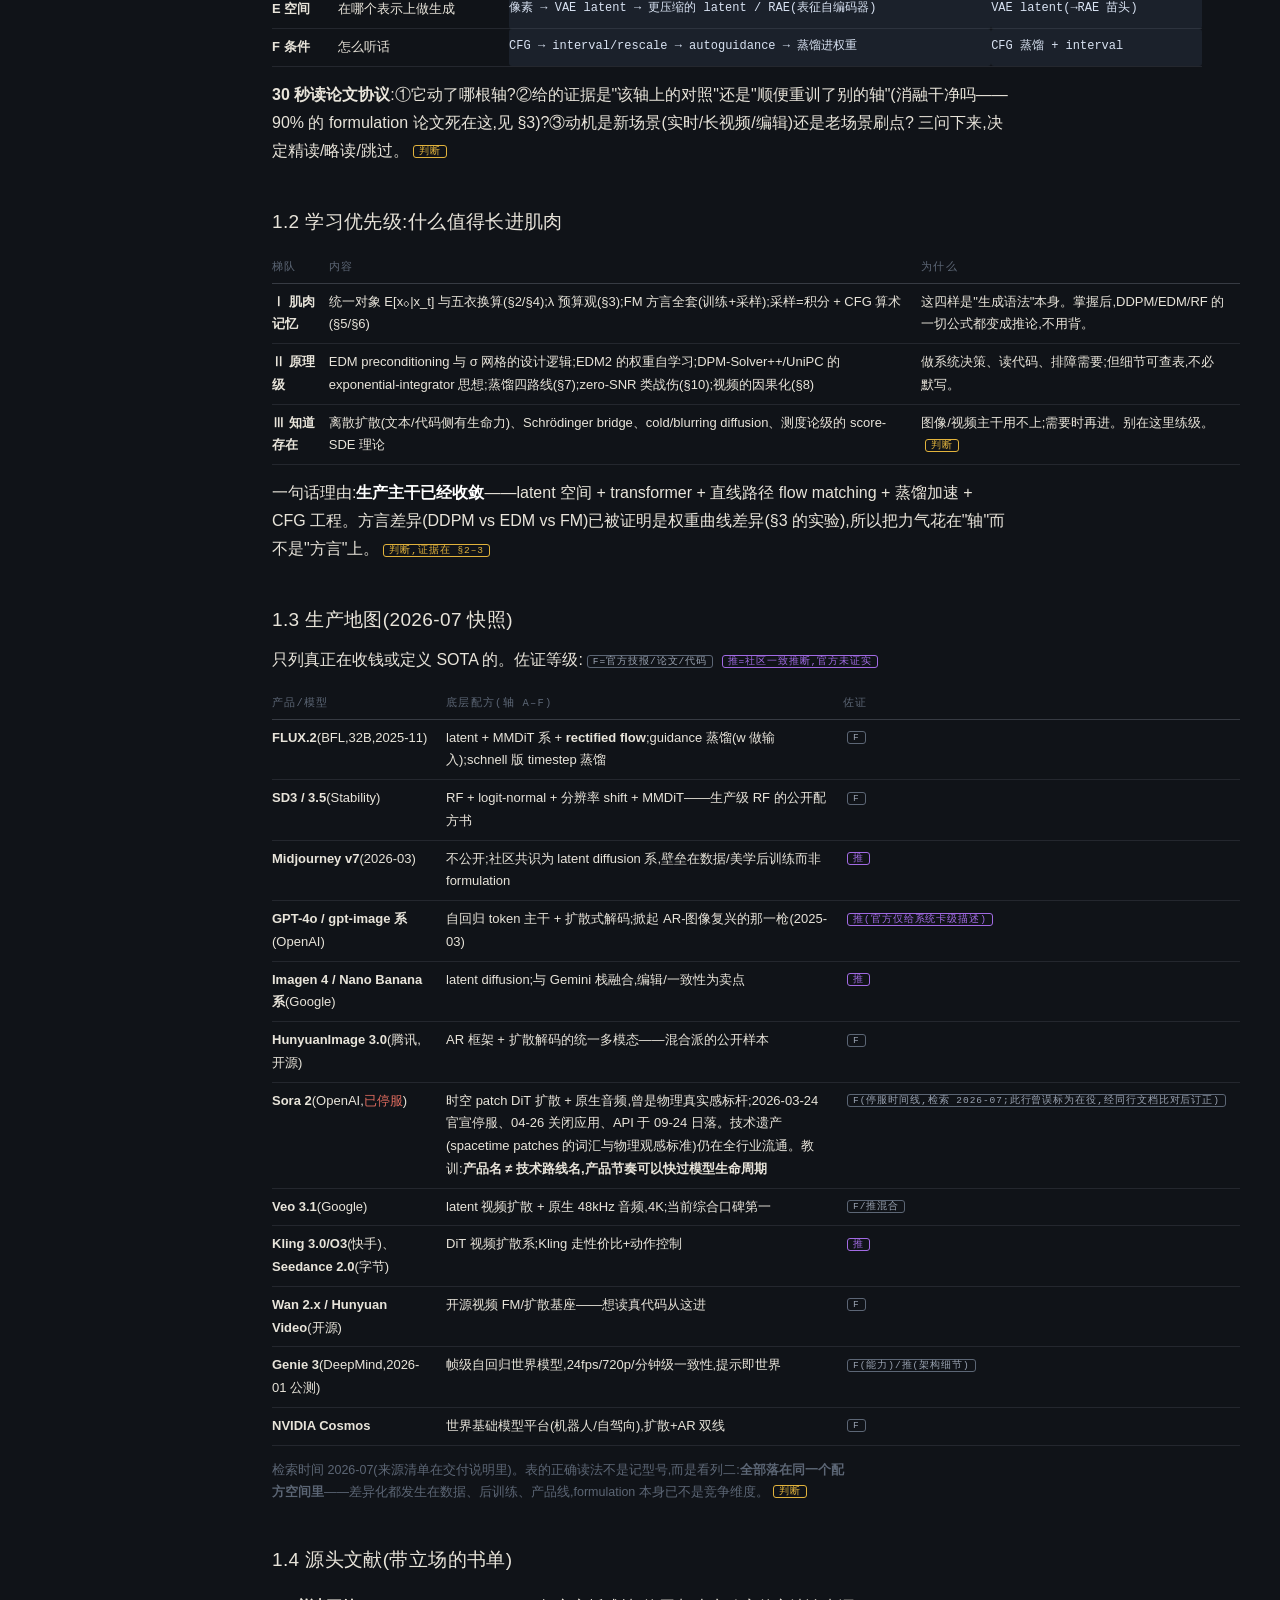
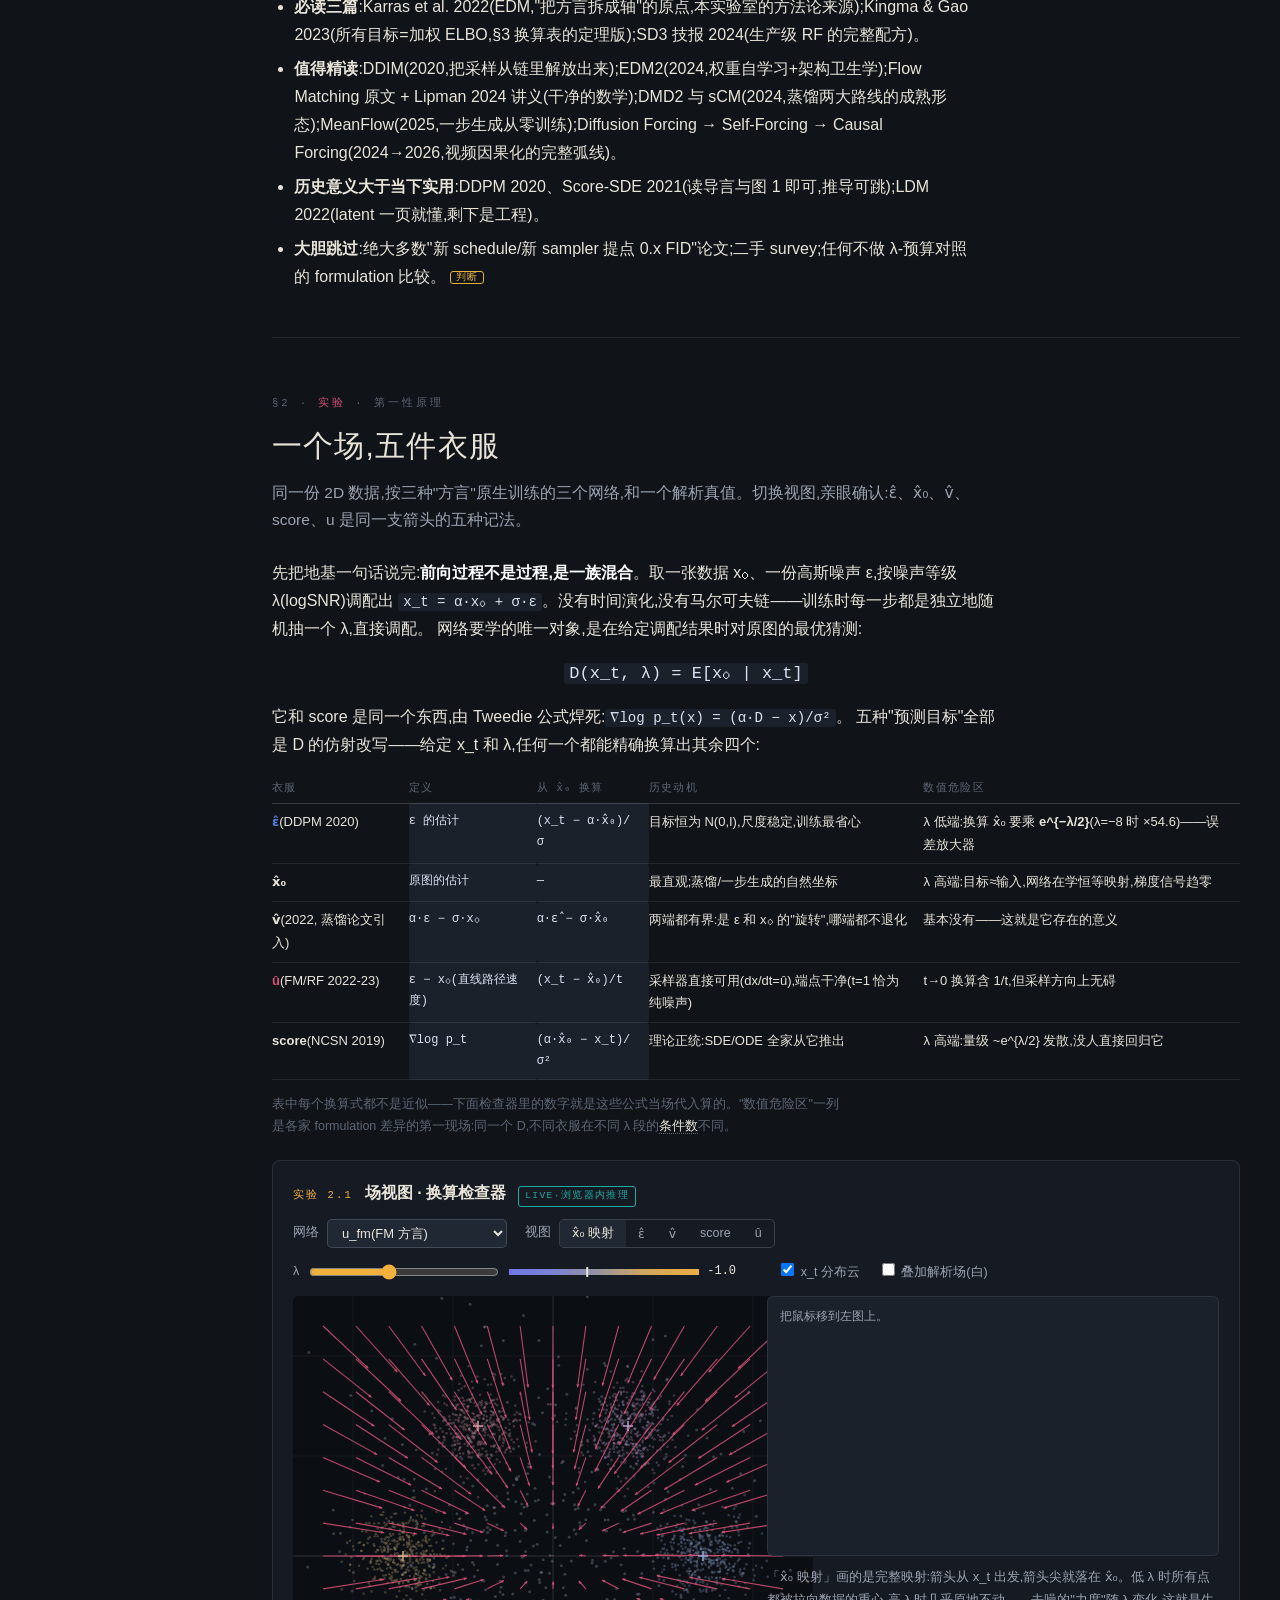
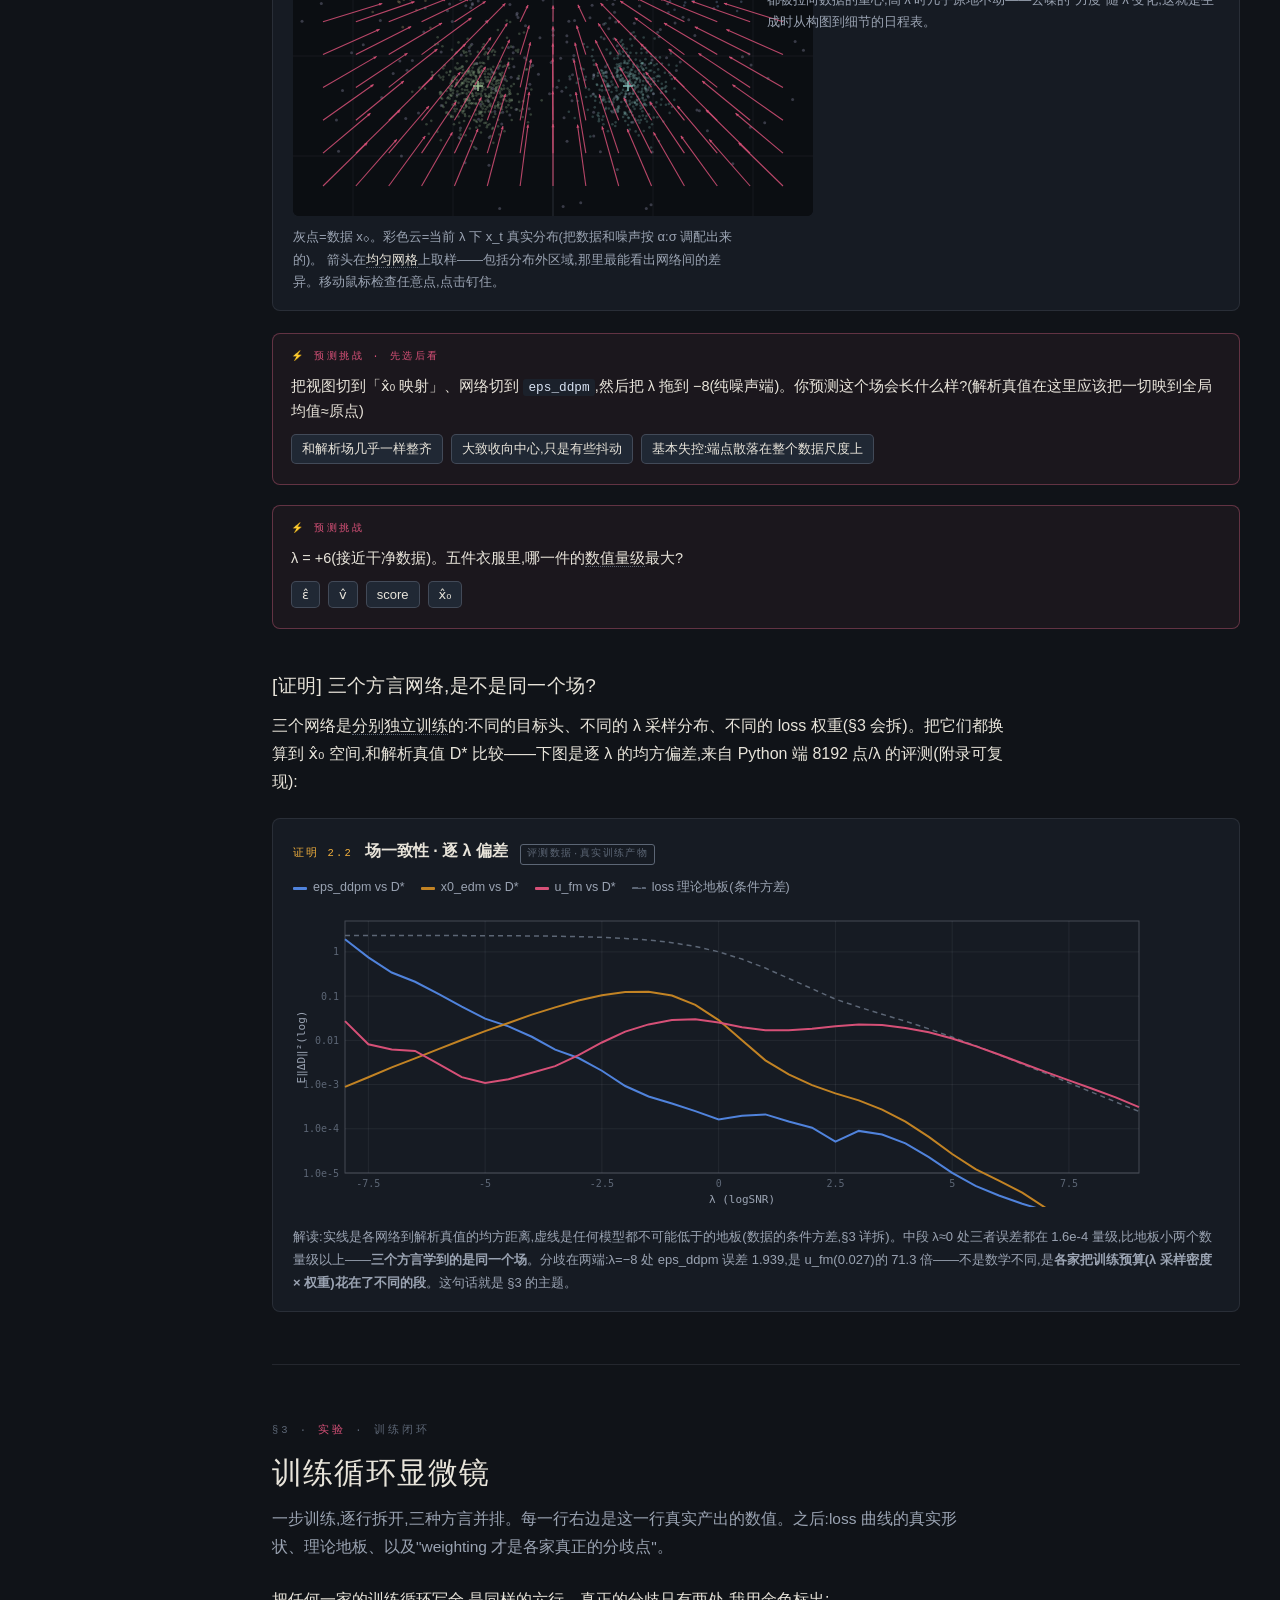
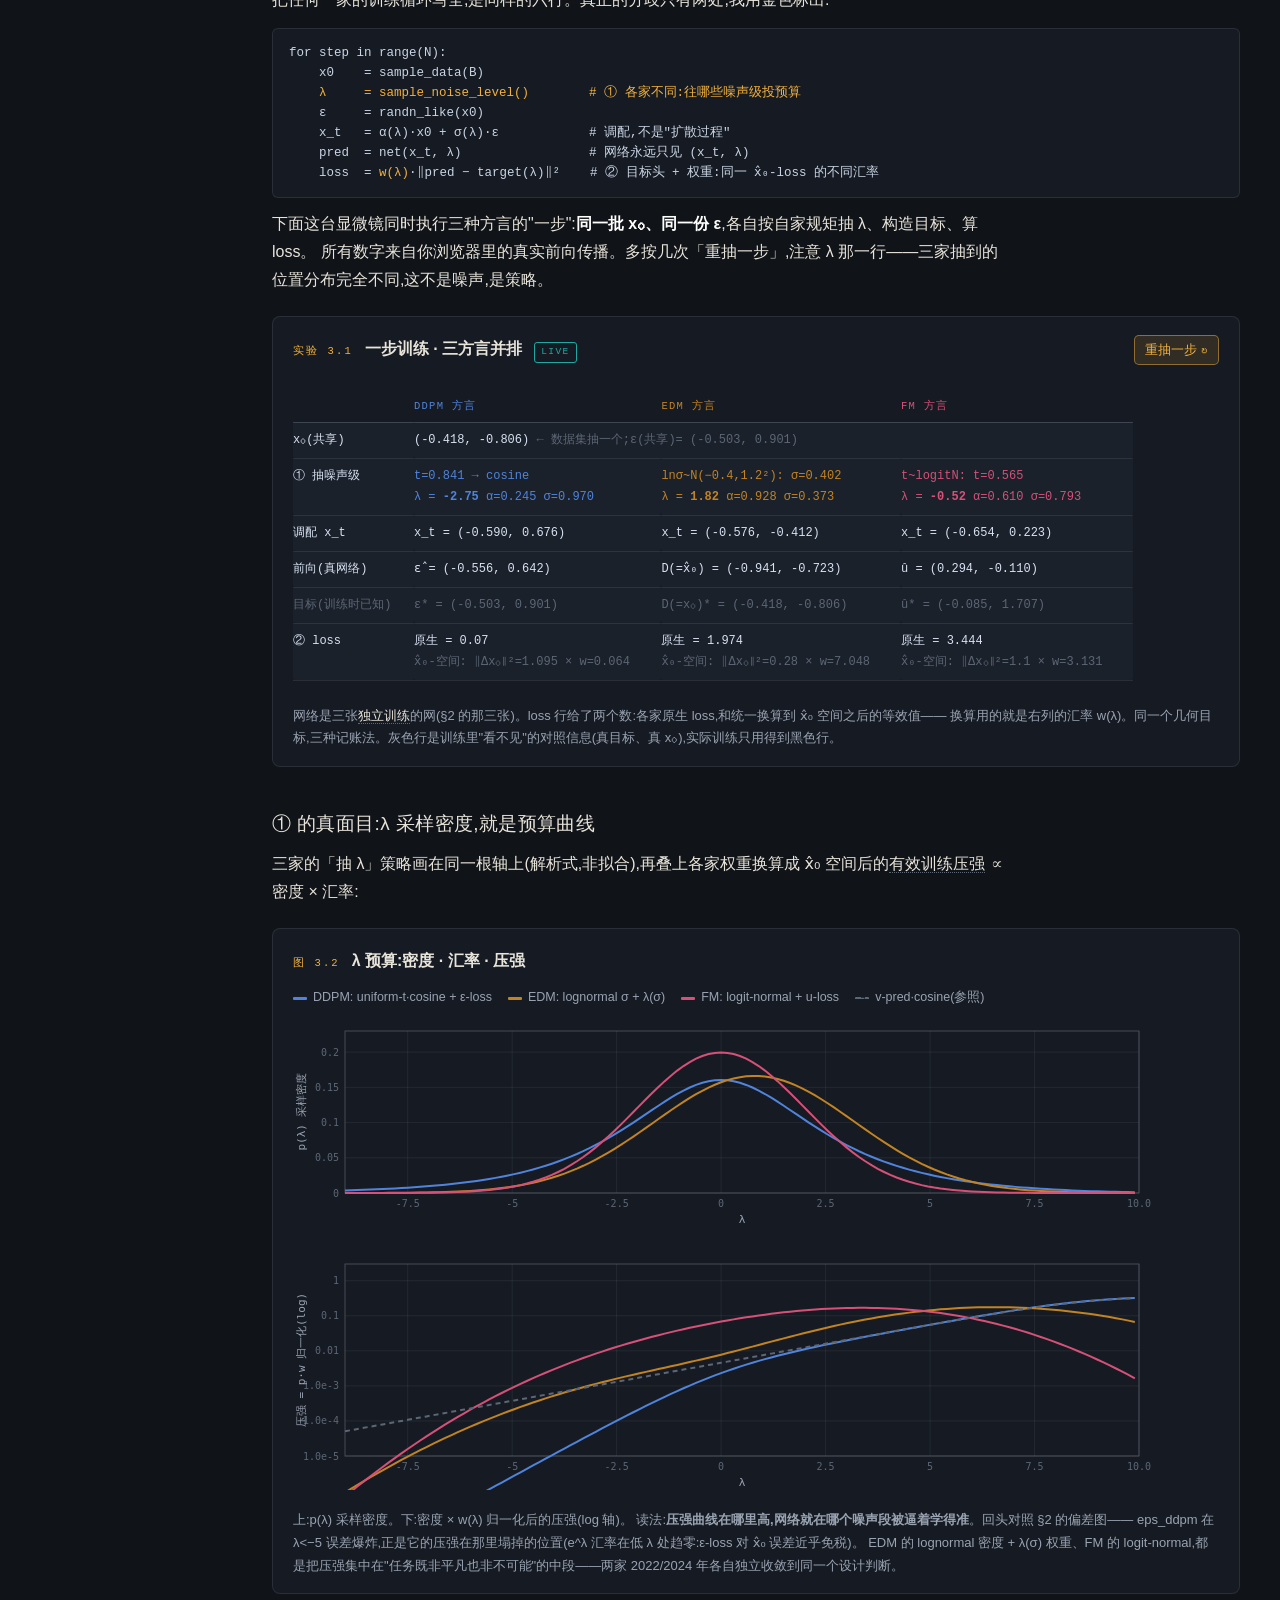
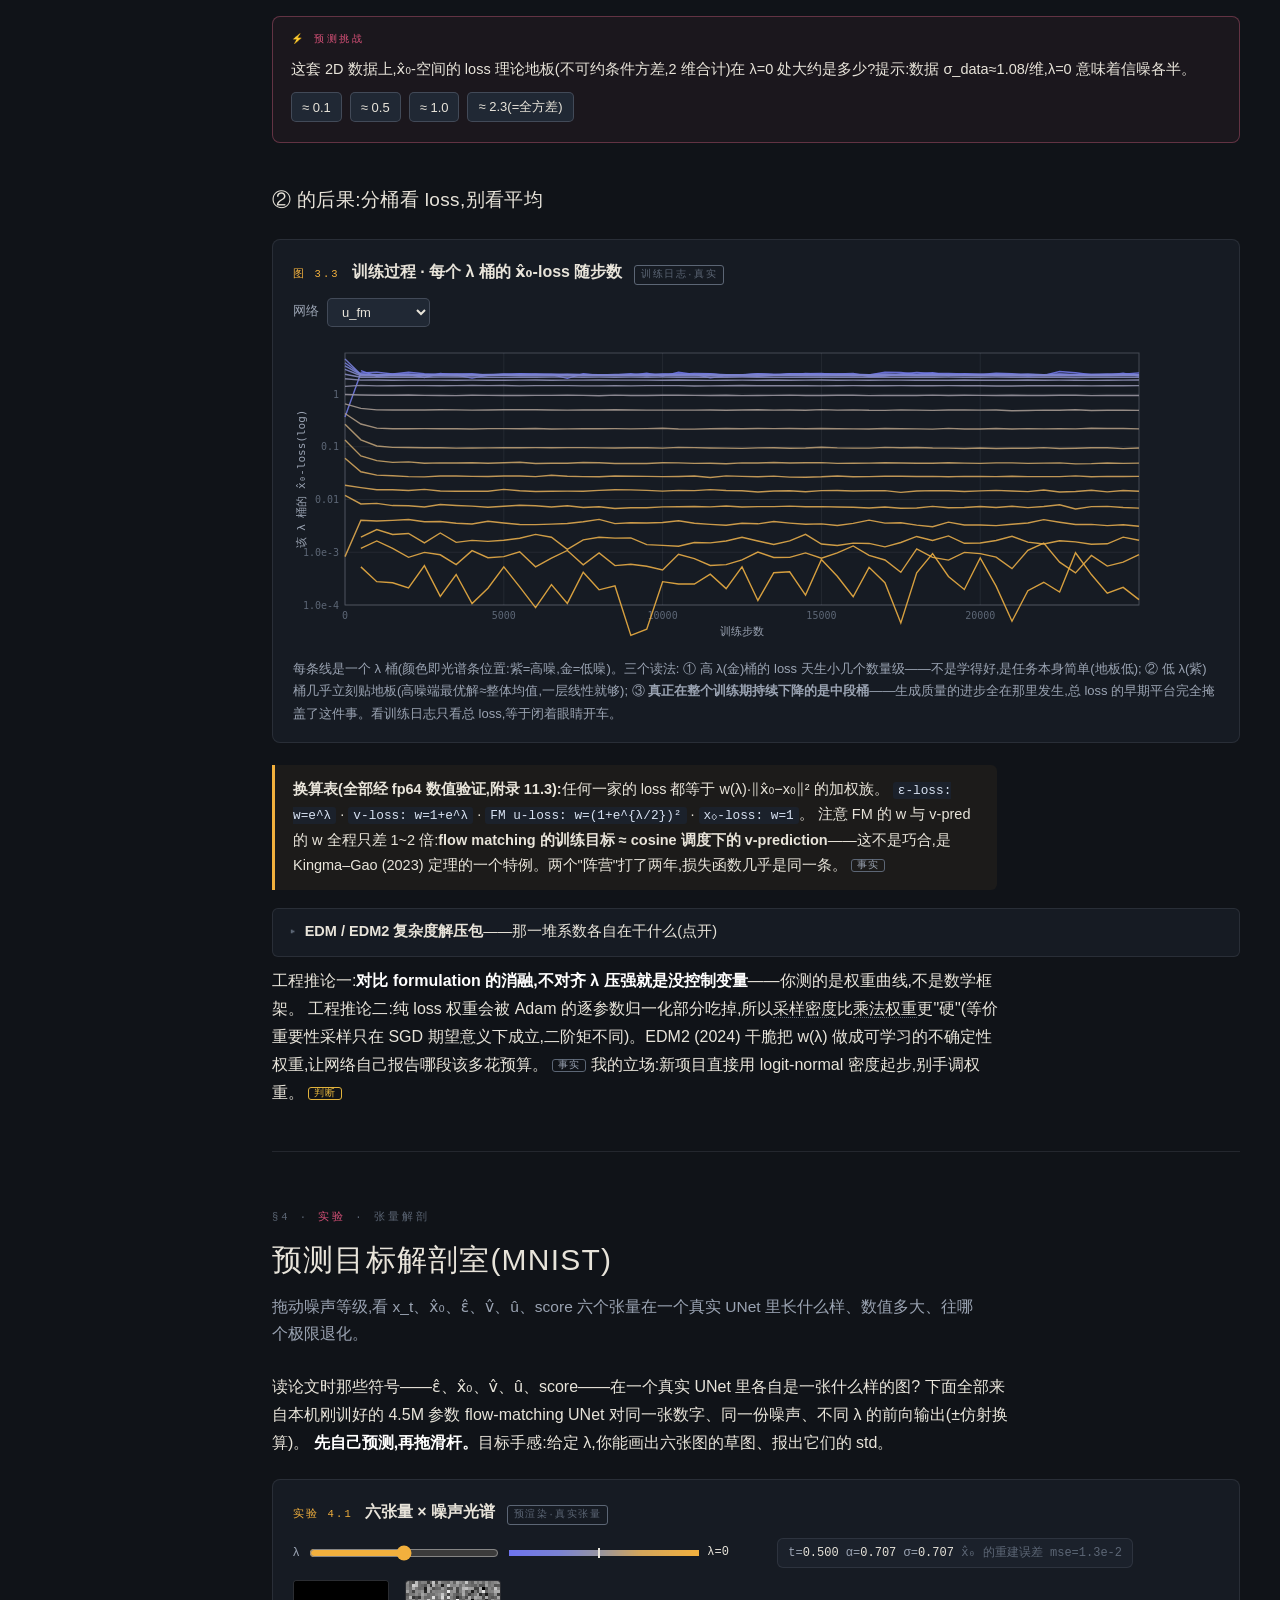
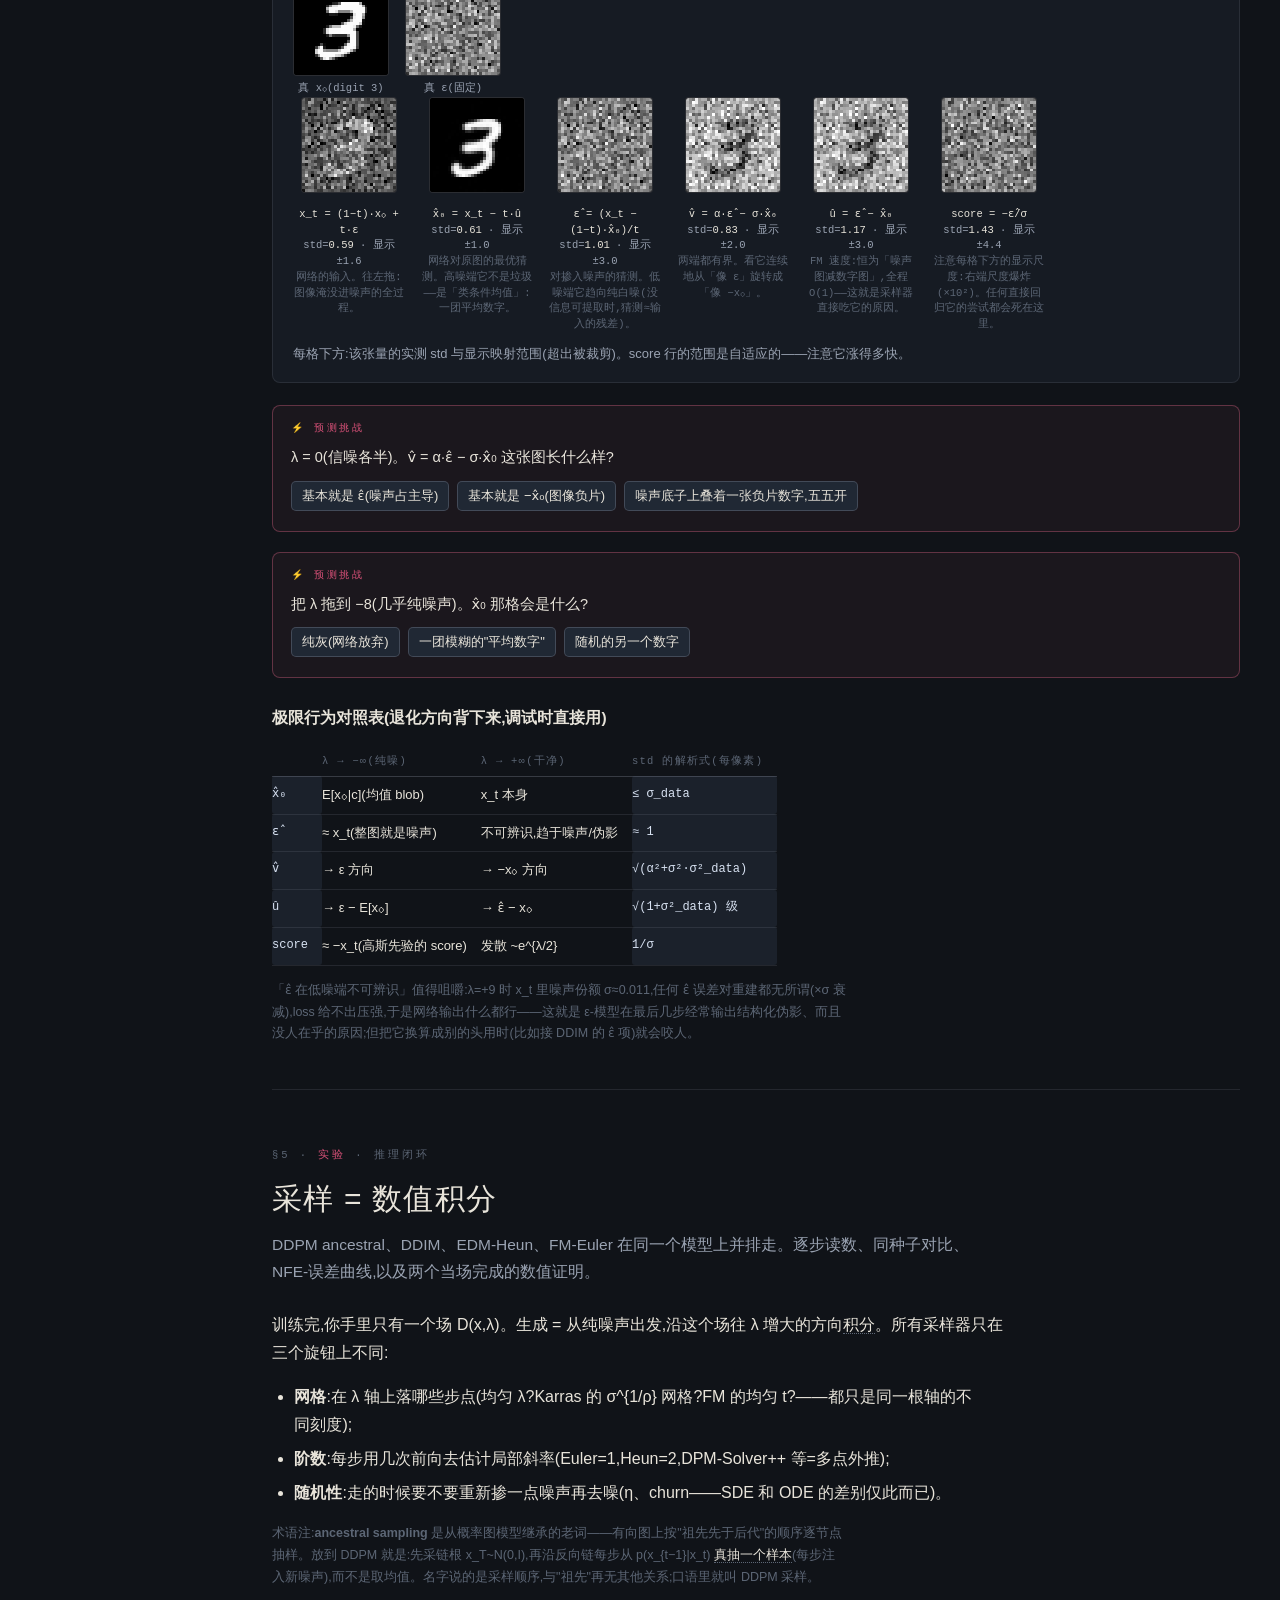
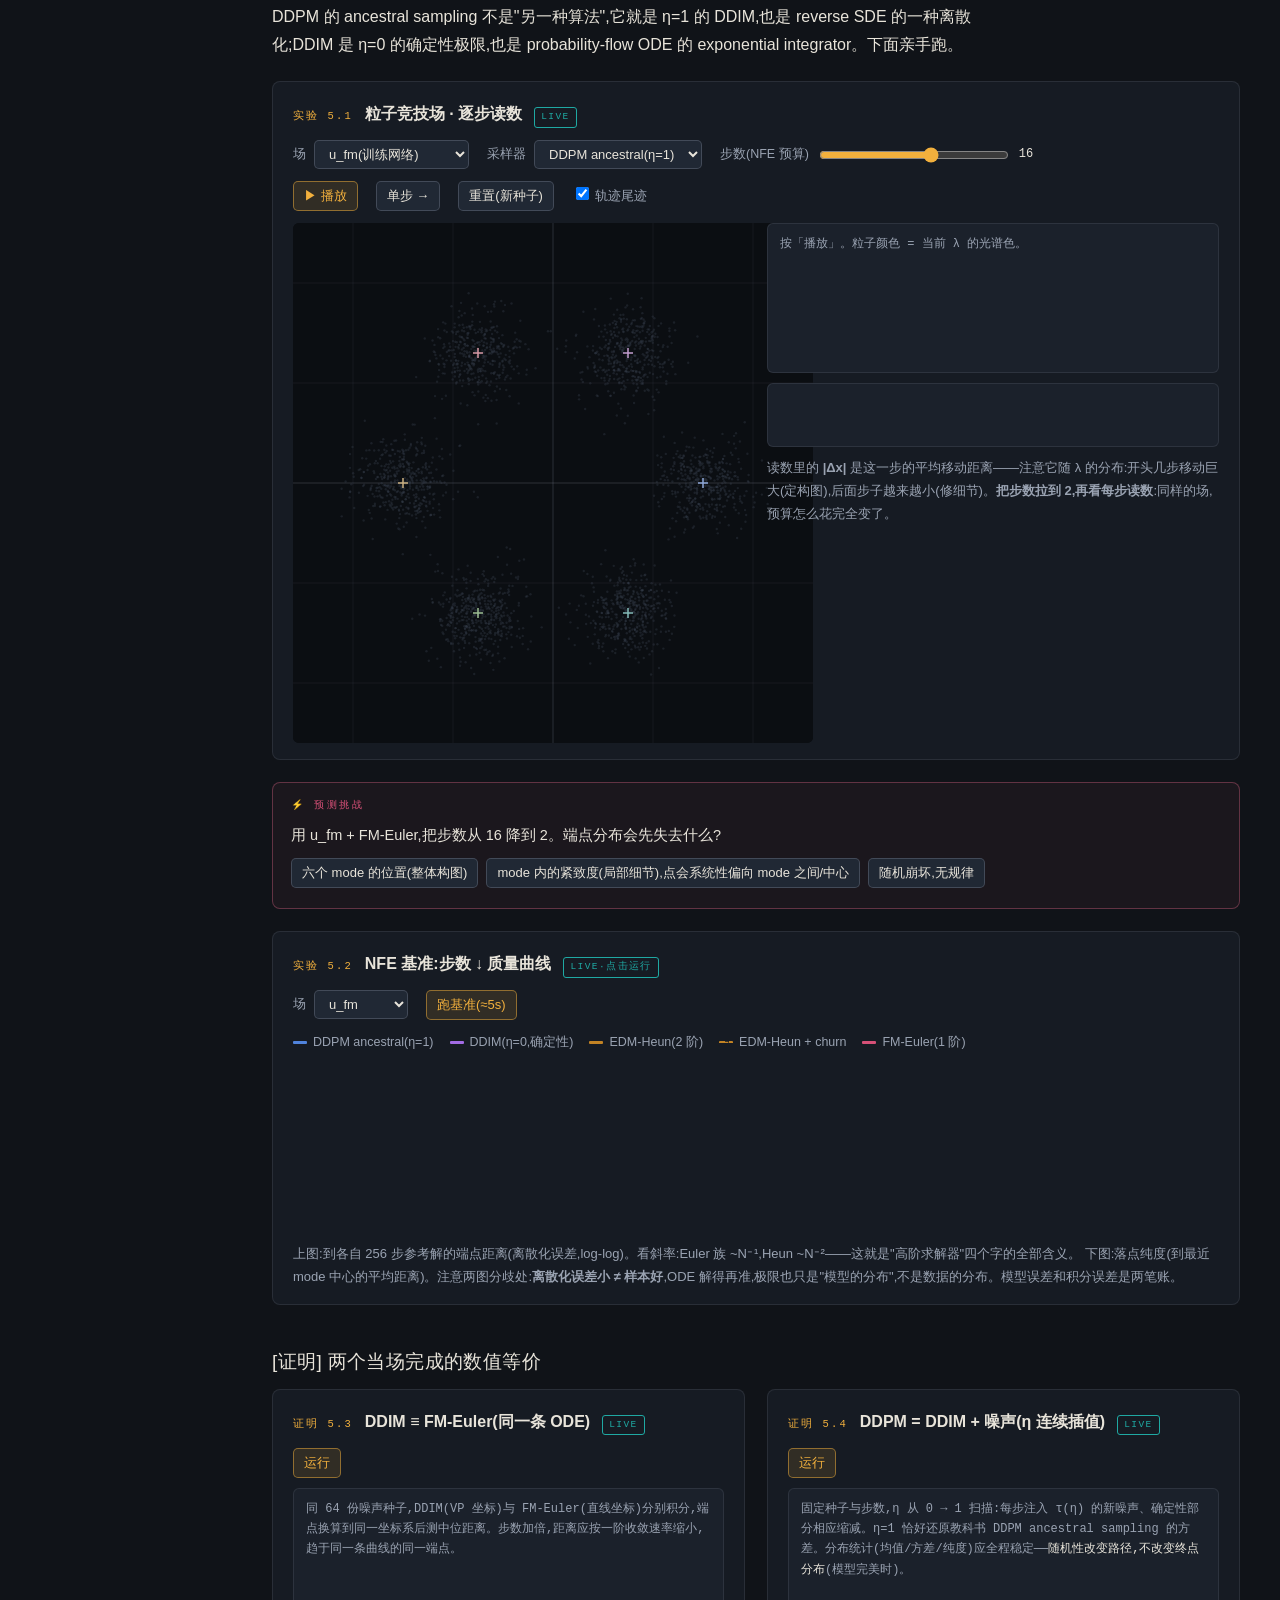
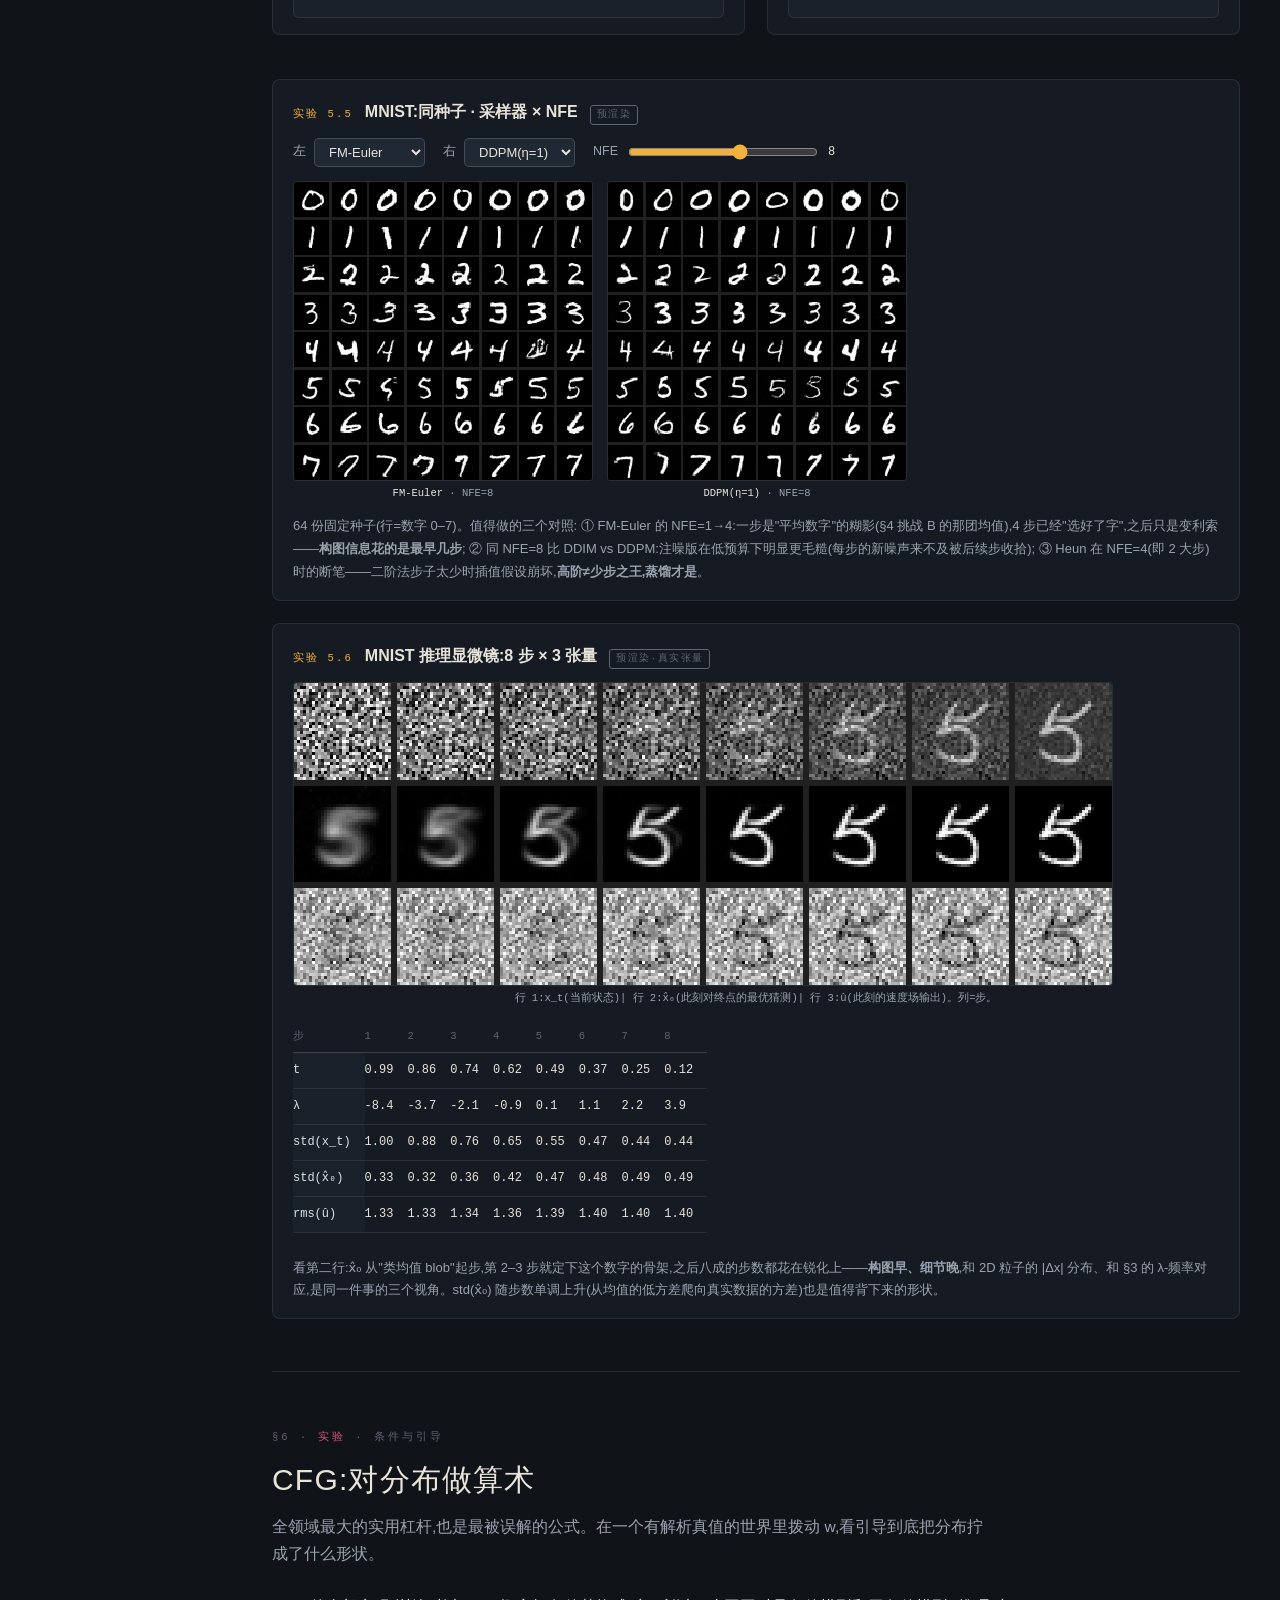
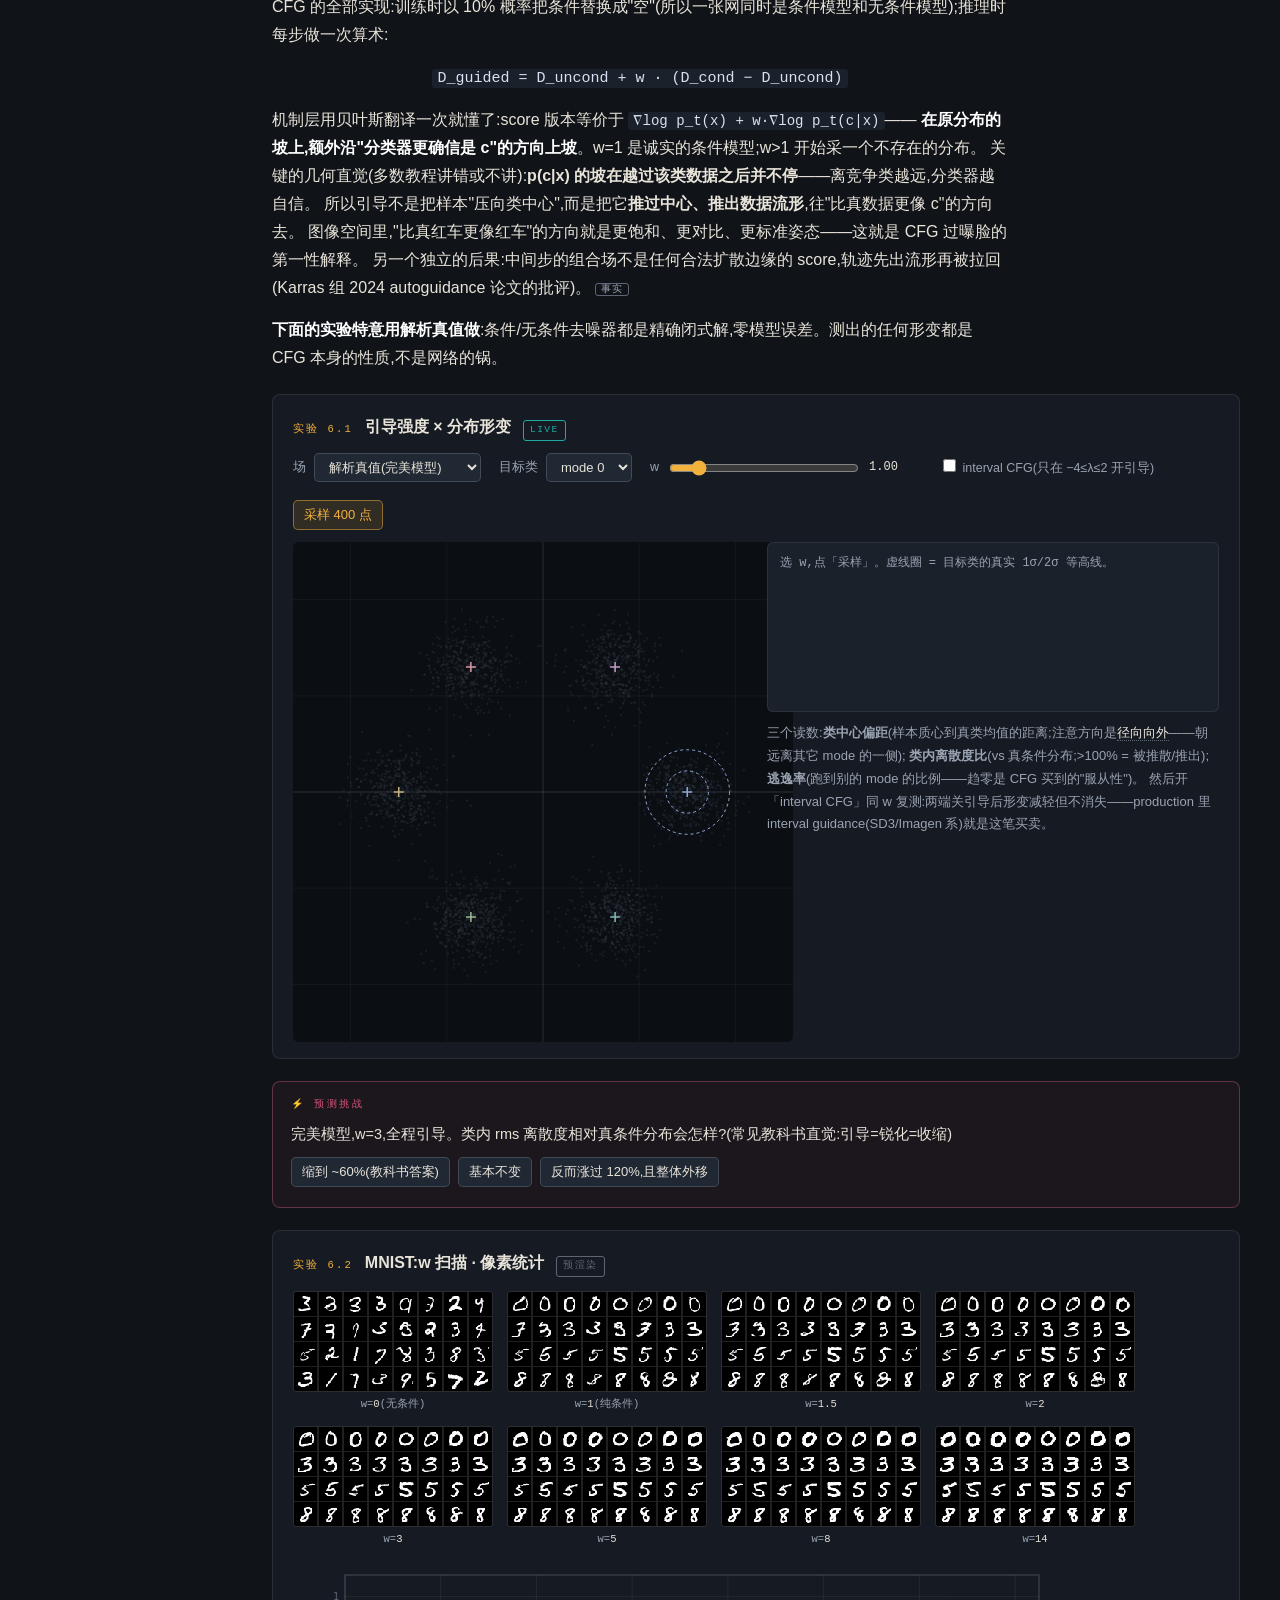
==== commit d6514598: "Lambda console: one axis, three synced probes (axis/2D-toy/MNIST) Single-state instrument at app/axi" ====
--- a/index.html
+++ b/index.html
@@ -13,6 +13,7 @@
   <h1>扩散实验室</h1>
   <div class="sub">真模型 · 真张量 · 真数值</div>
   <nav id="toc"></nav>
+  <a href="axis.html" style="display:block;margin:14px 12px 0 -12px;padding:8px 10px;border:1px solid rgba(242,176,61,0.45);border-radius:6px;color:var(--data);font-size:12.5px;text-decoration:none">⌖ λ 总控台<br><span style="color:var(--ink3);font-size:10.5px">一根轴 × 三联动仪器</span></a>
   <canvas id="lamrail"></canvas>
   <div class="railnote">这根光谱条是全站的坐标轴:<br>紫 = 纯噪声(logSNR→−∞)<br>金 = 干净数据(logSNR→+∞)</div>
 </aside>
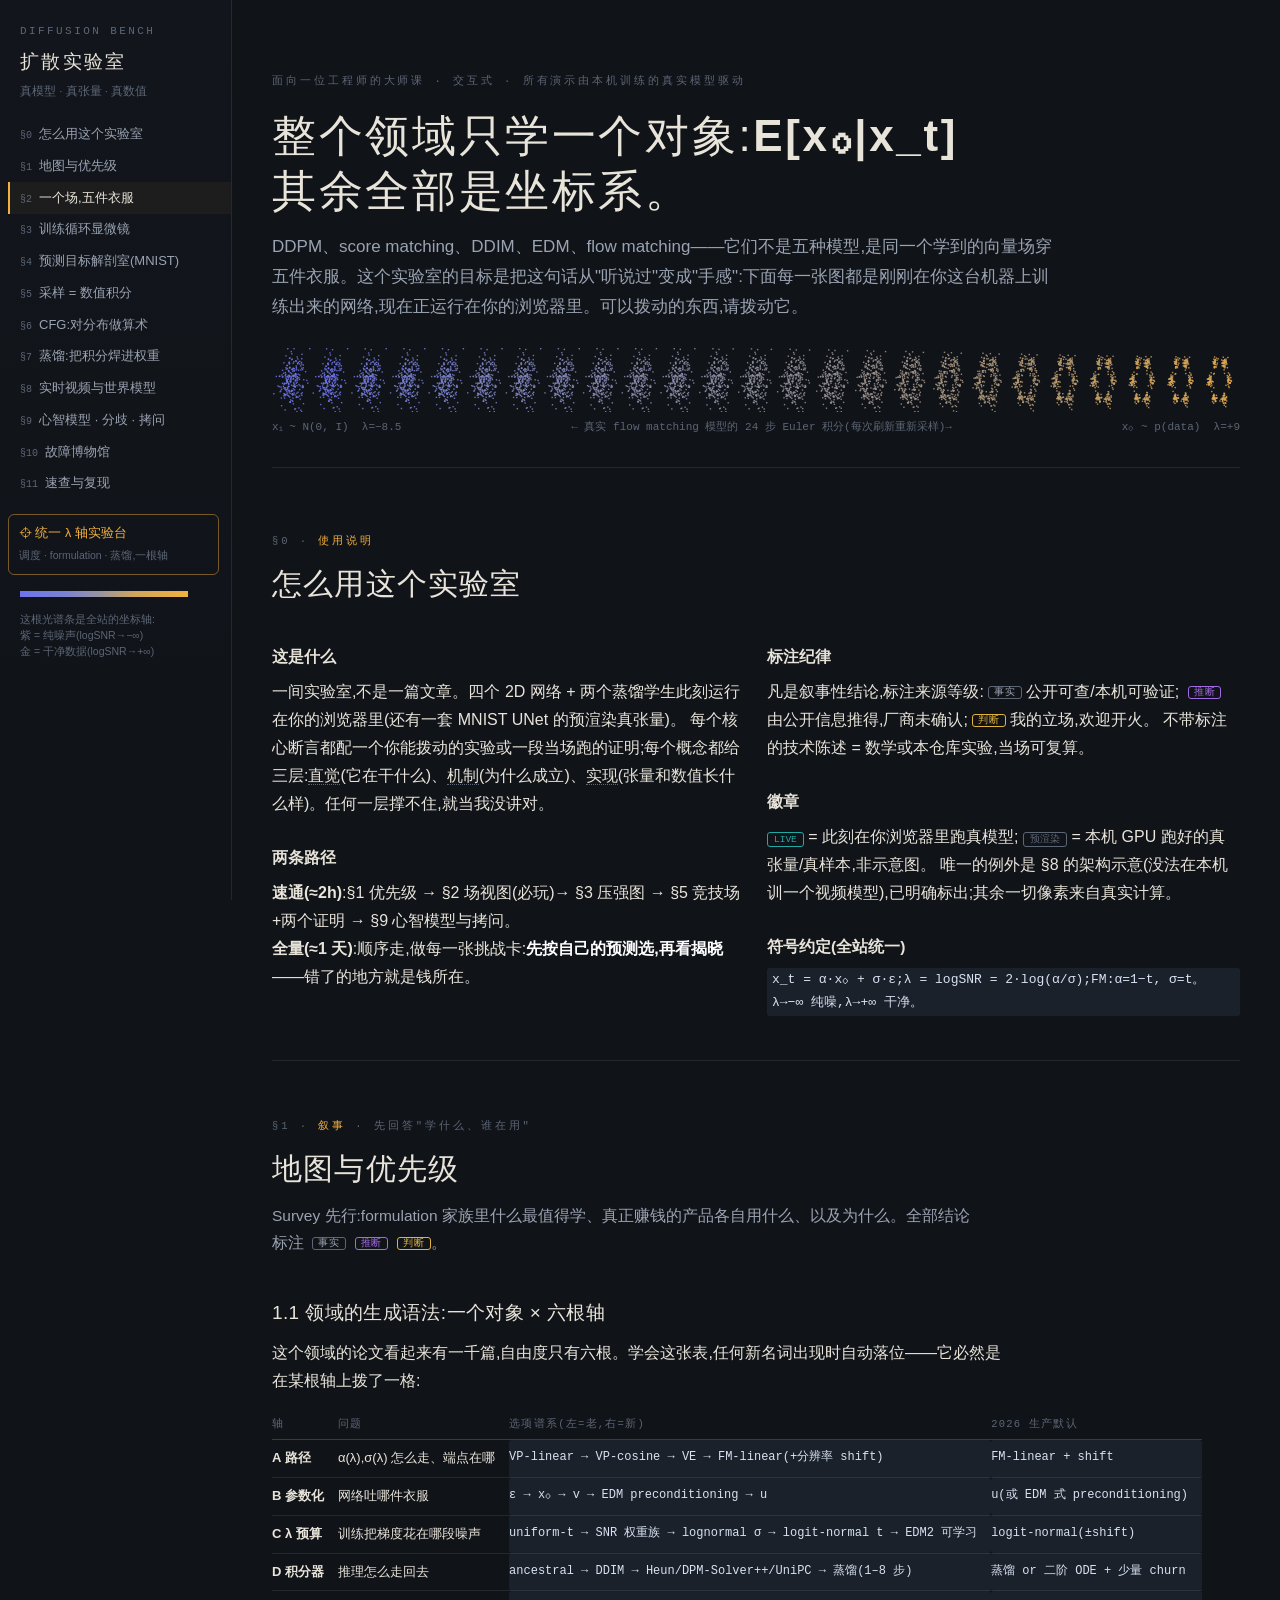
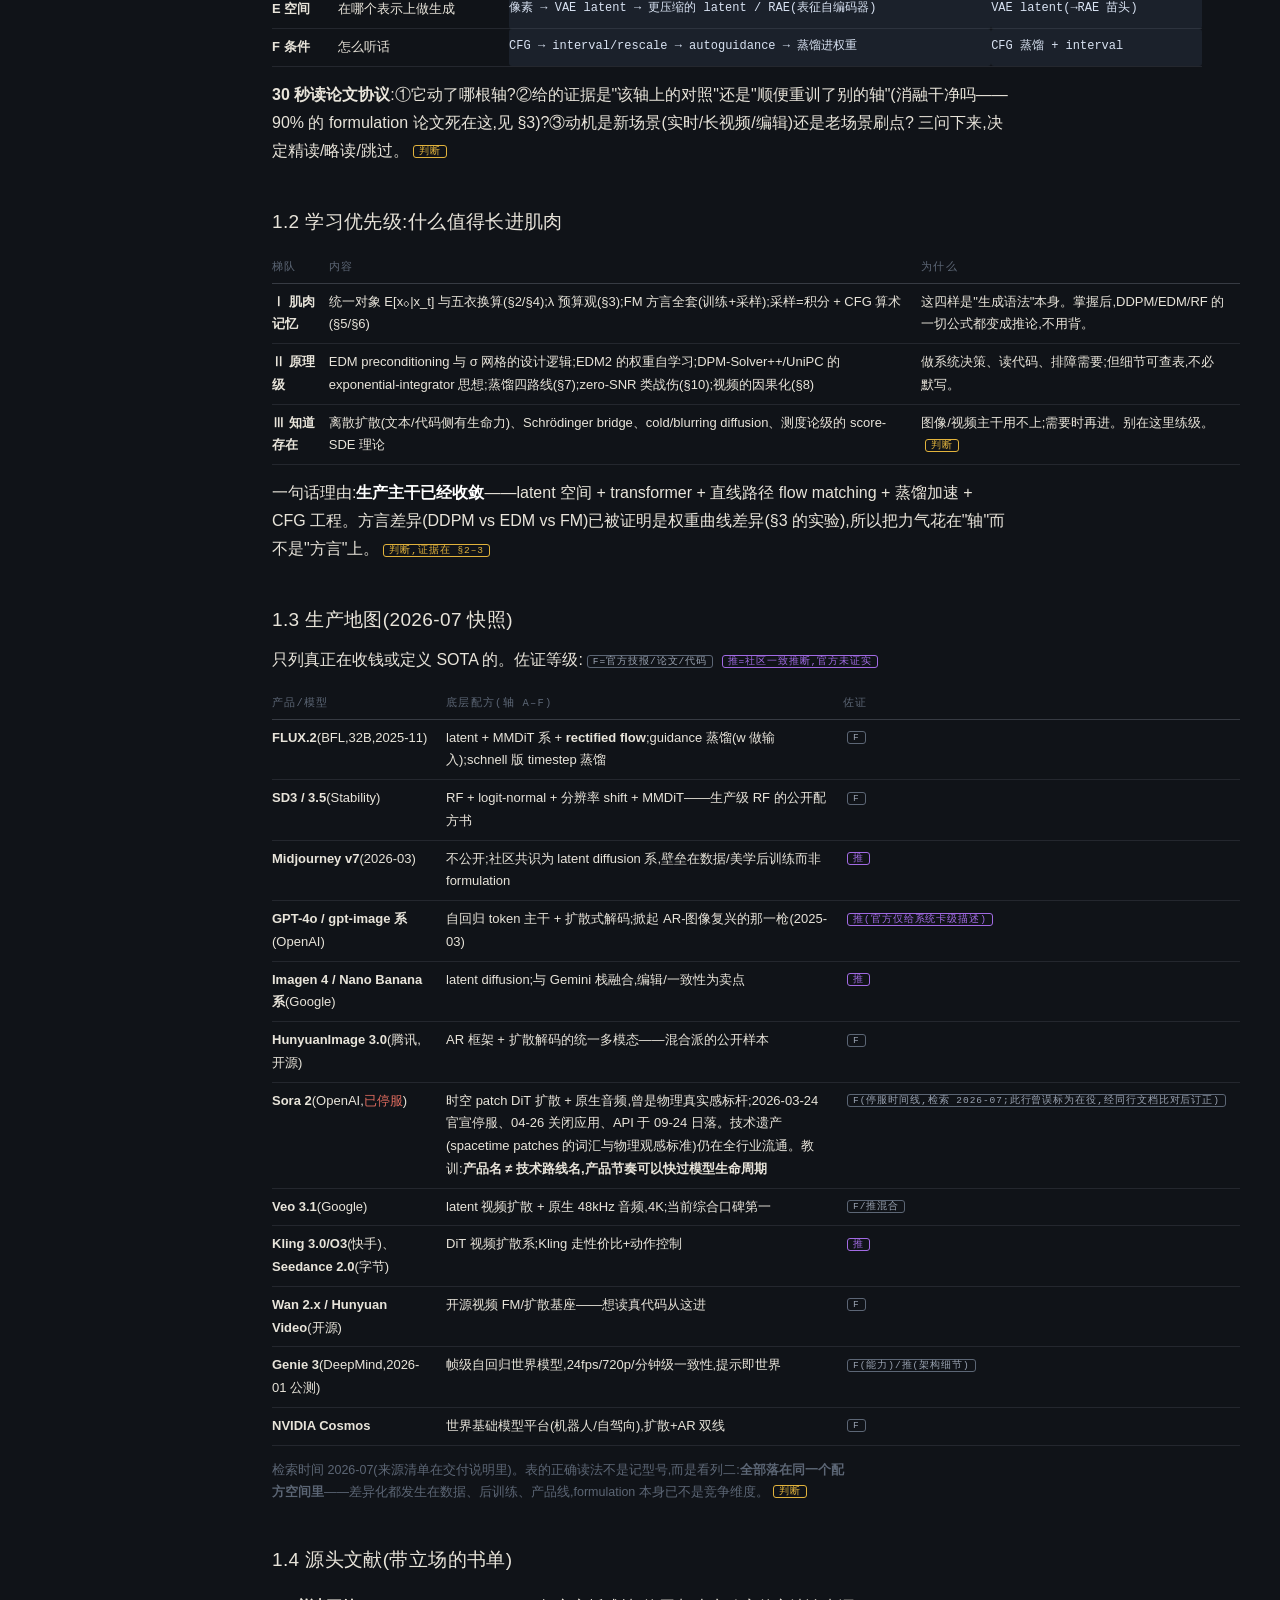
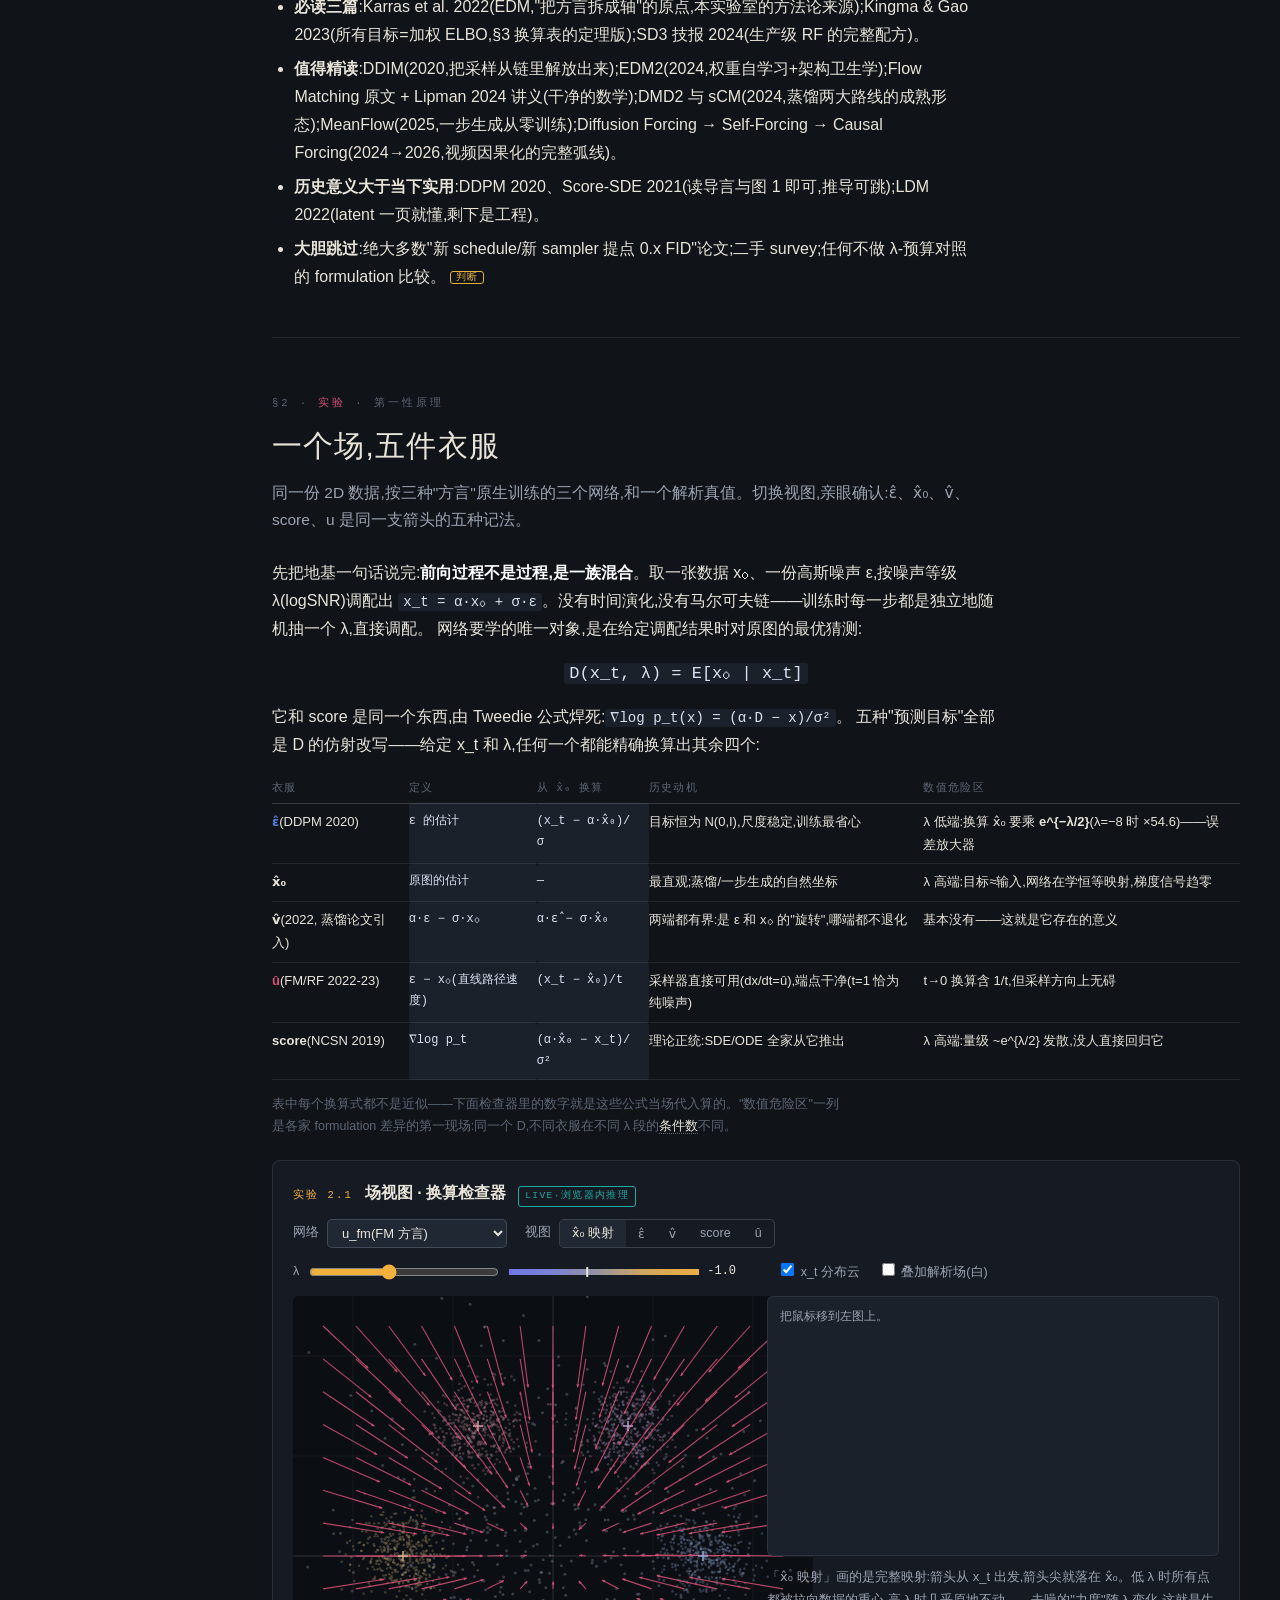
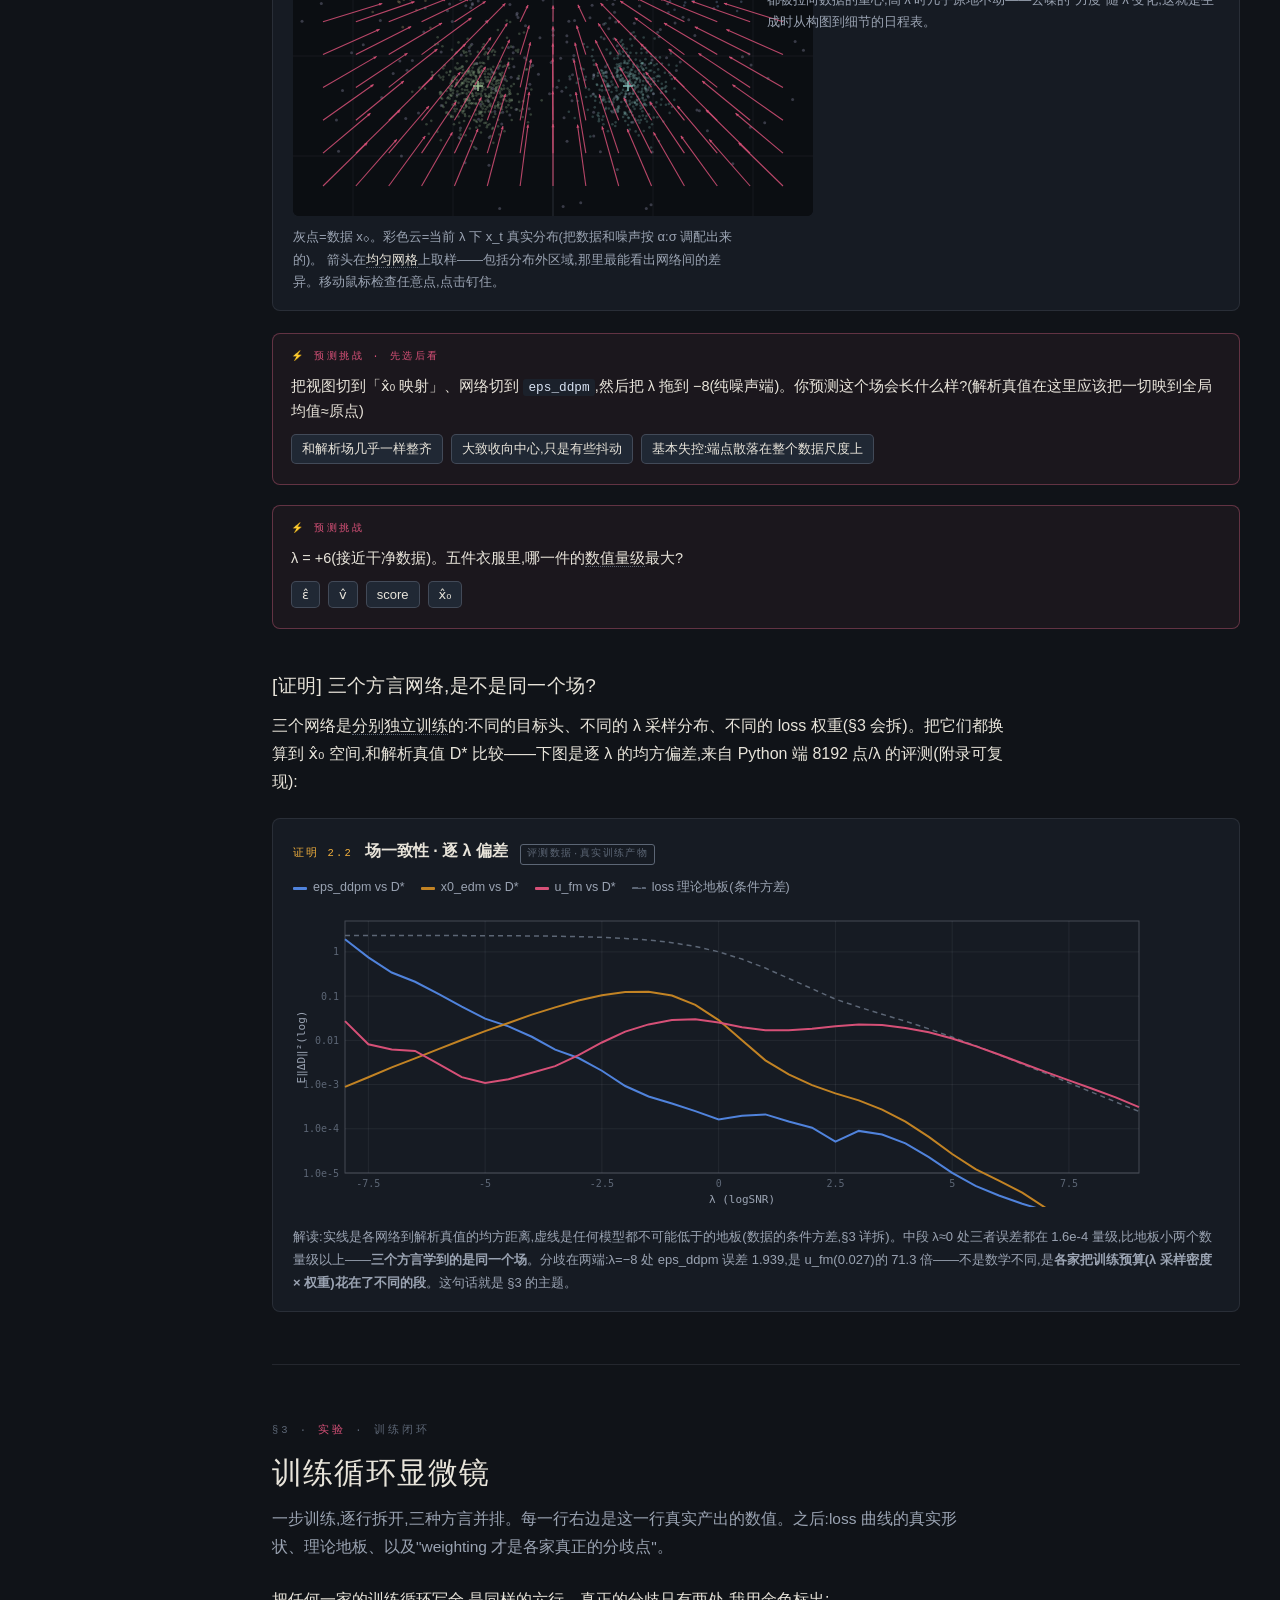
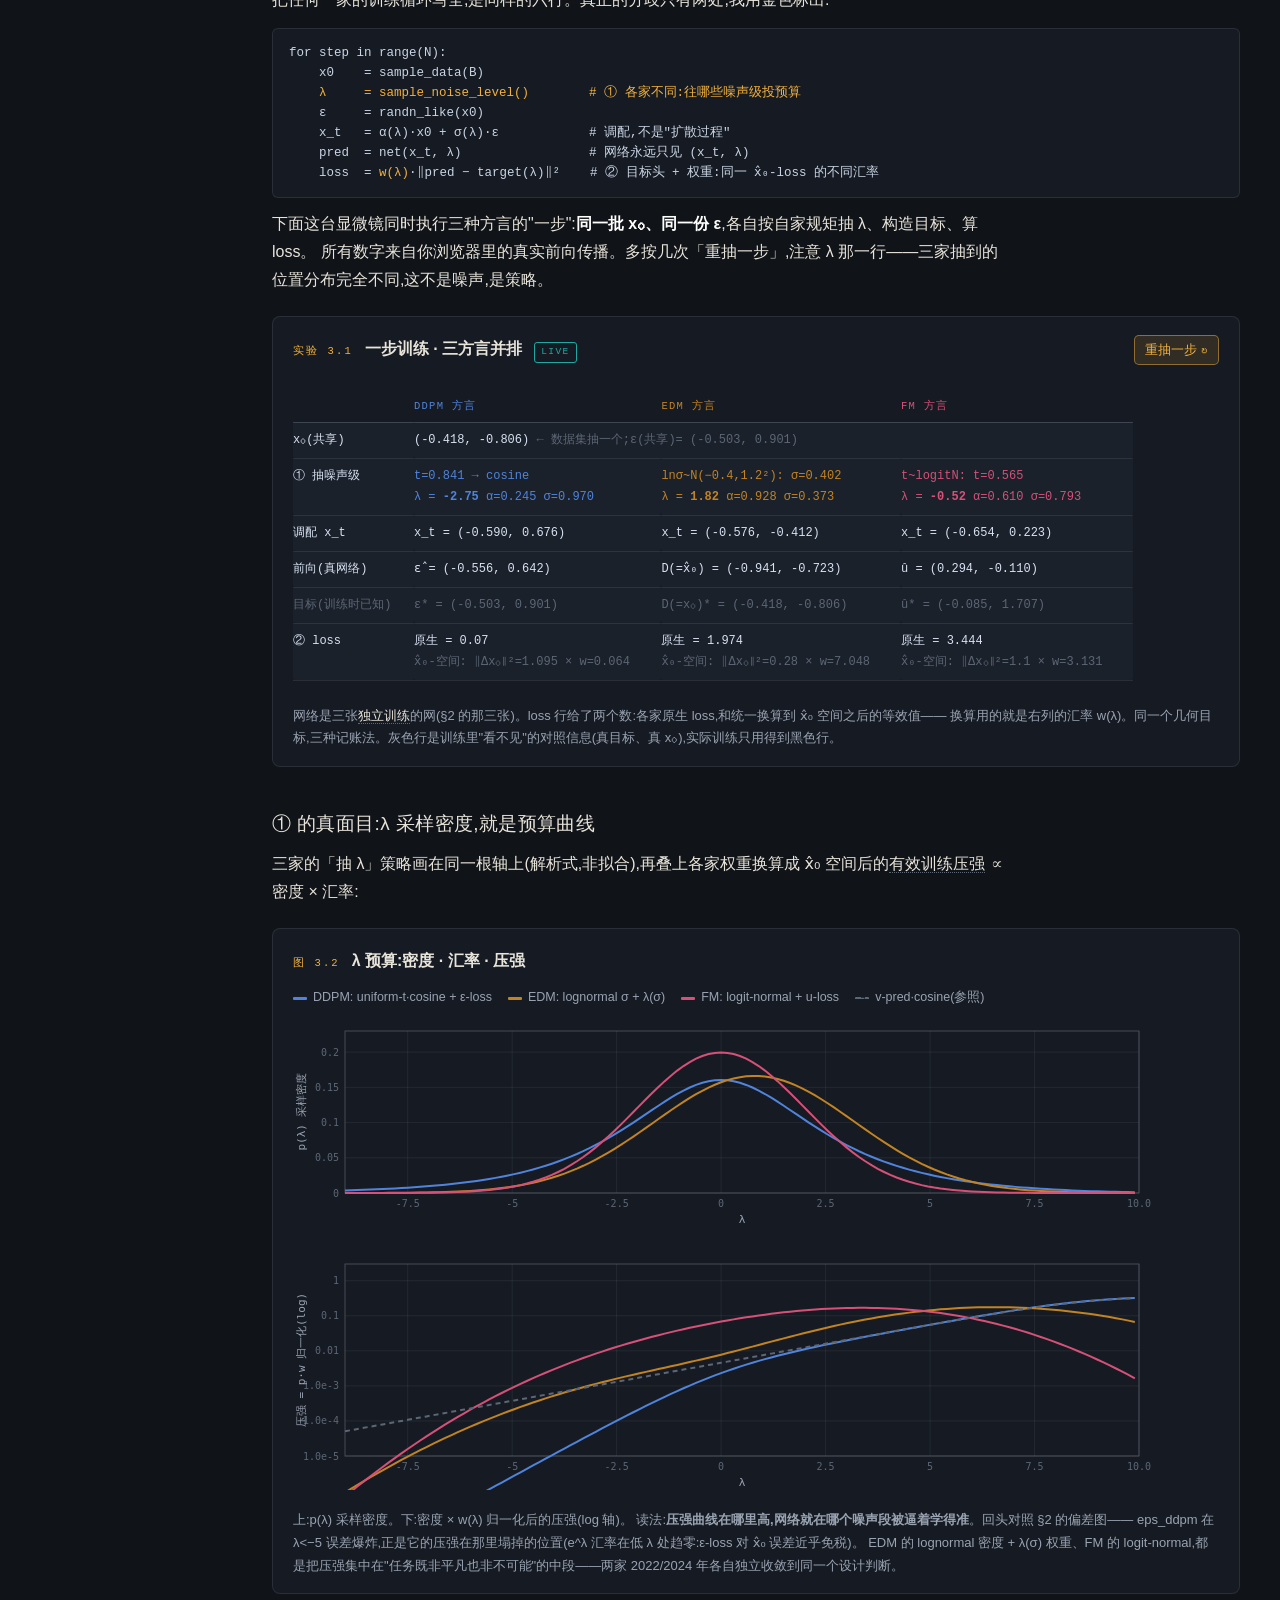
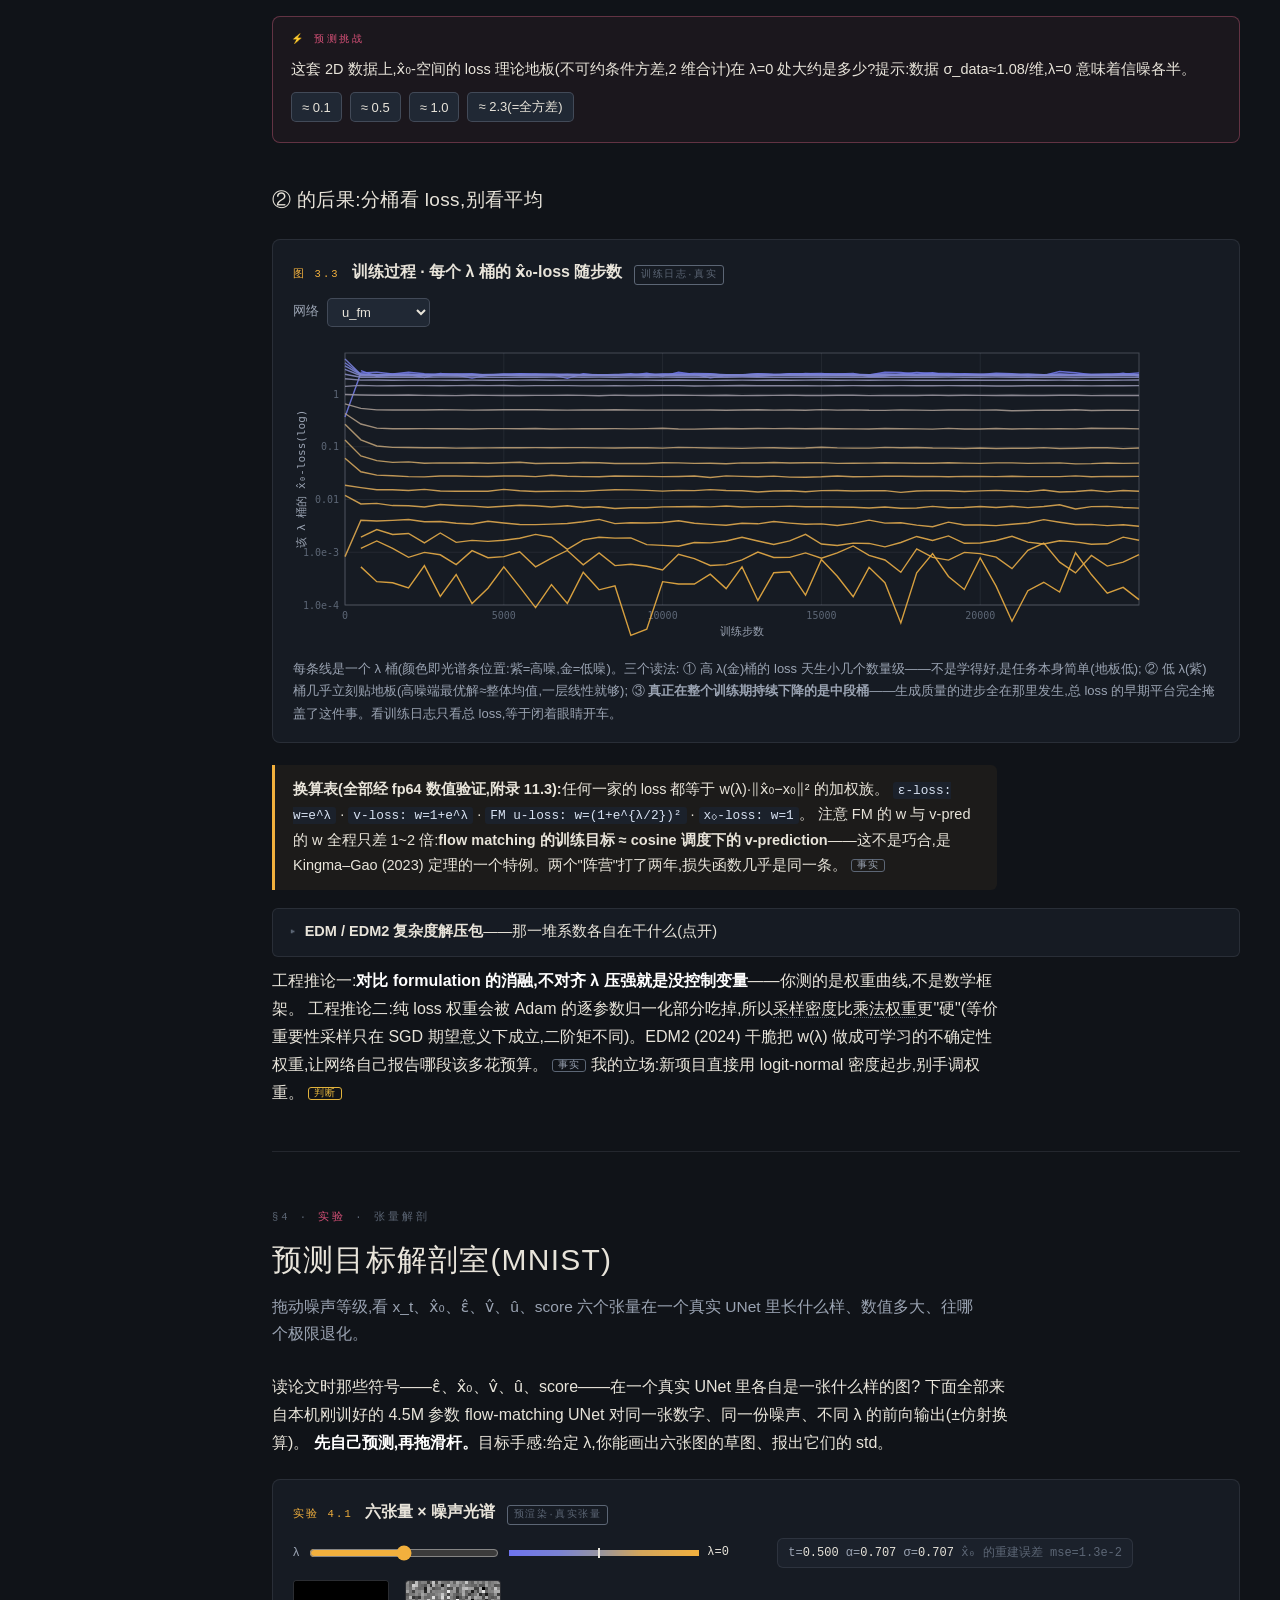
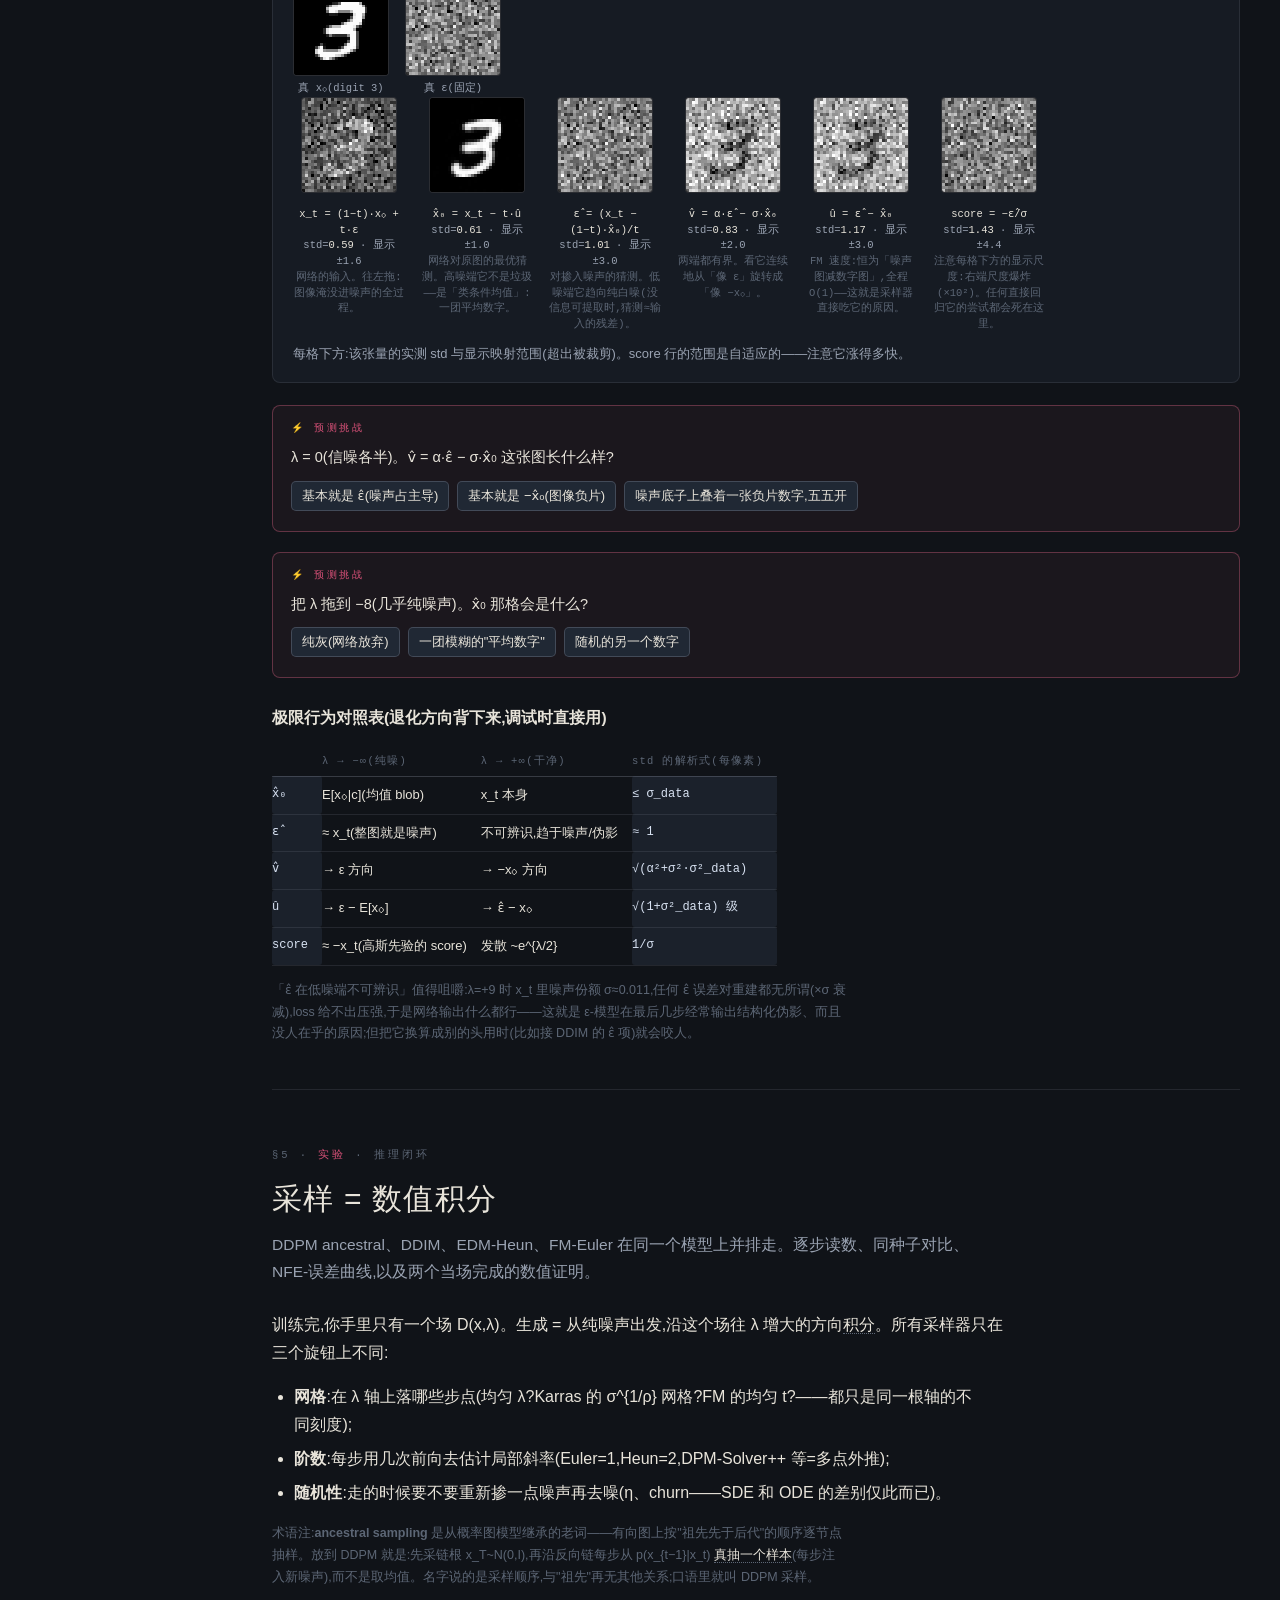
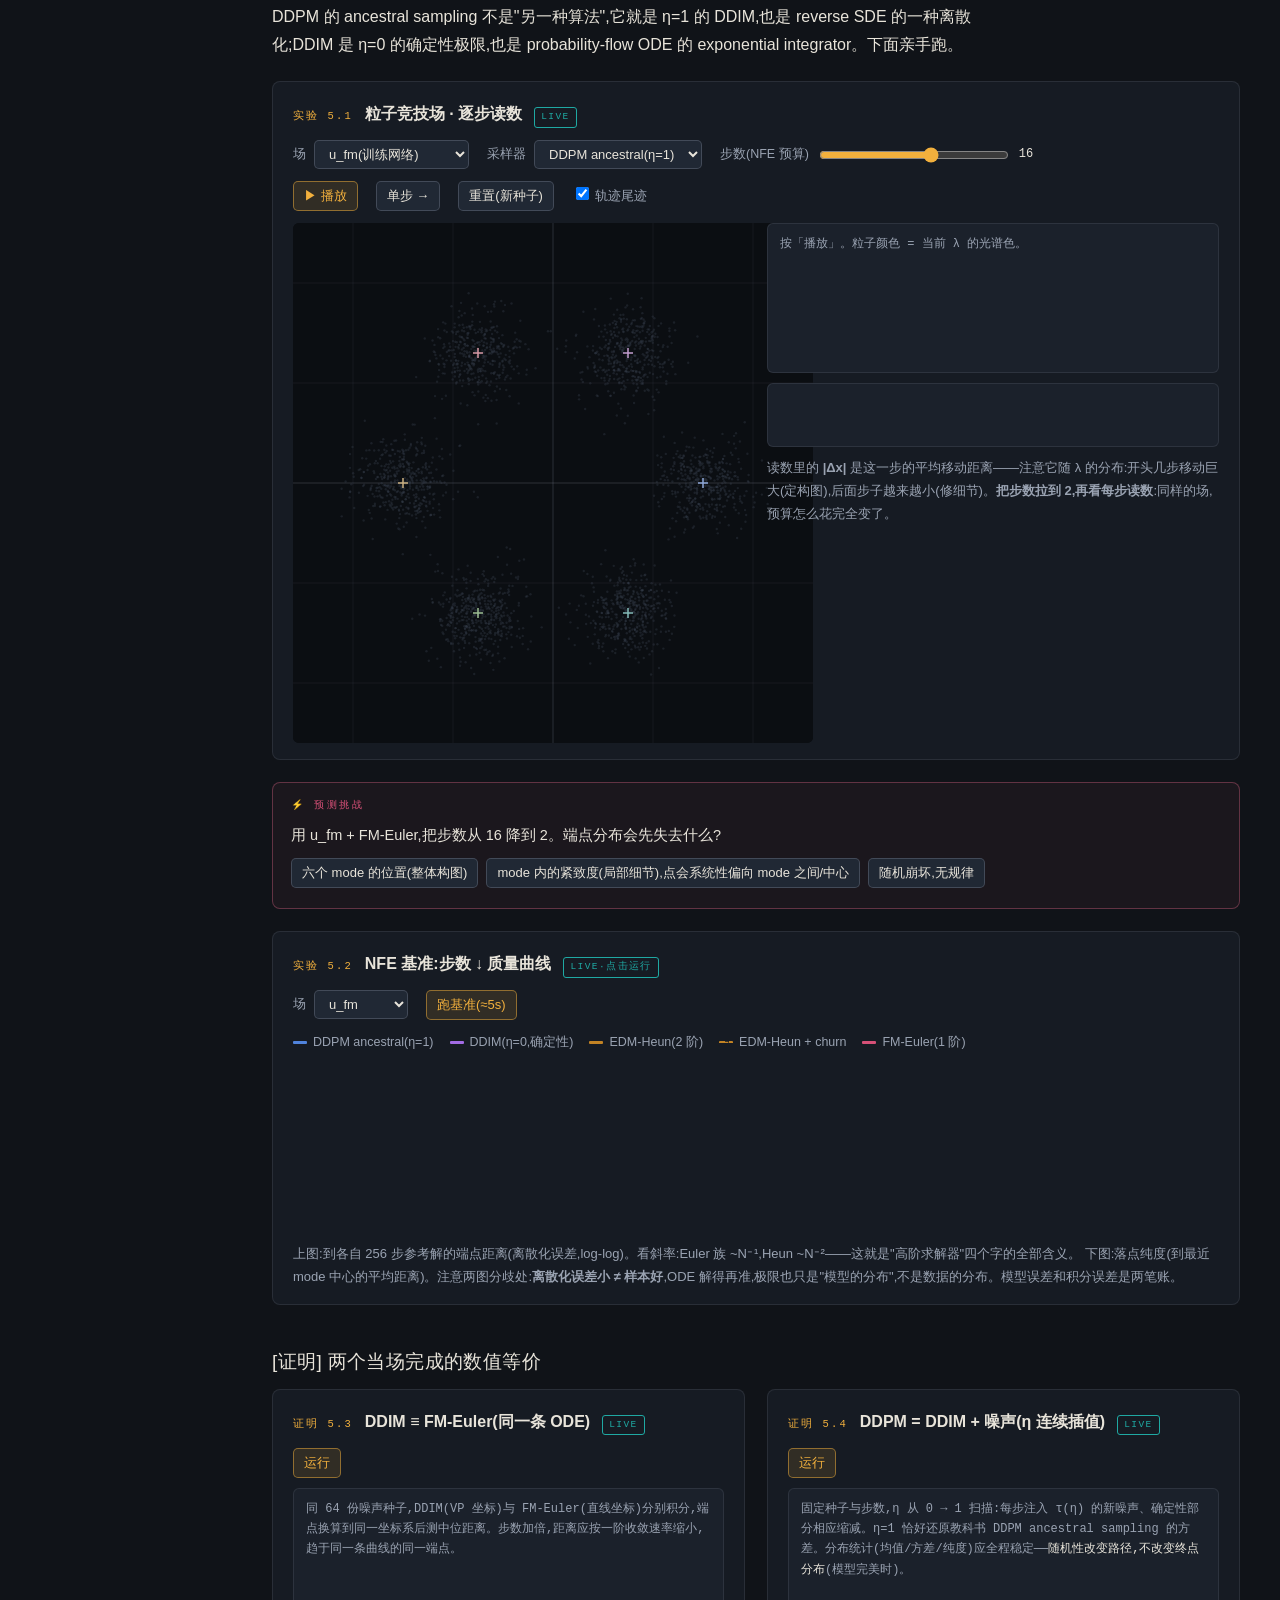
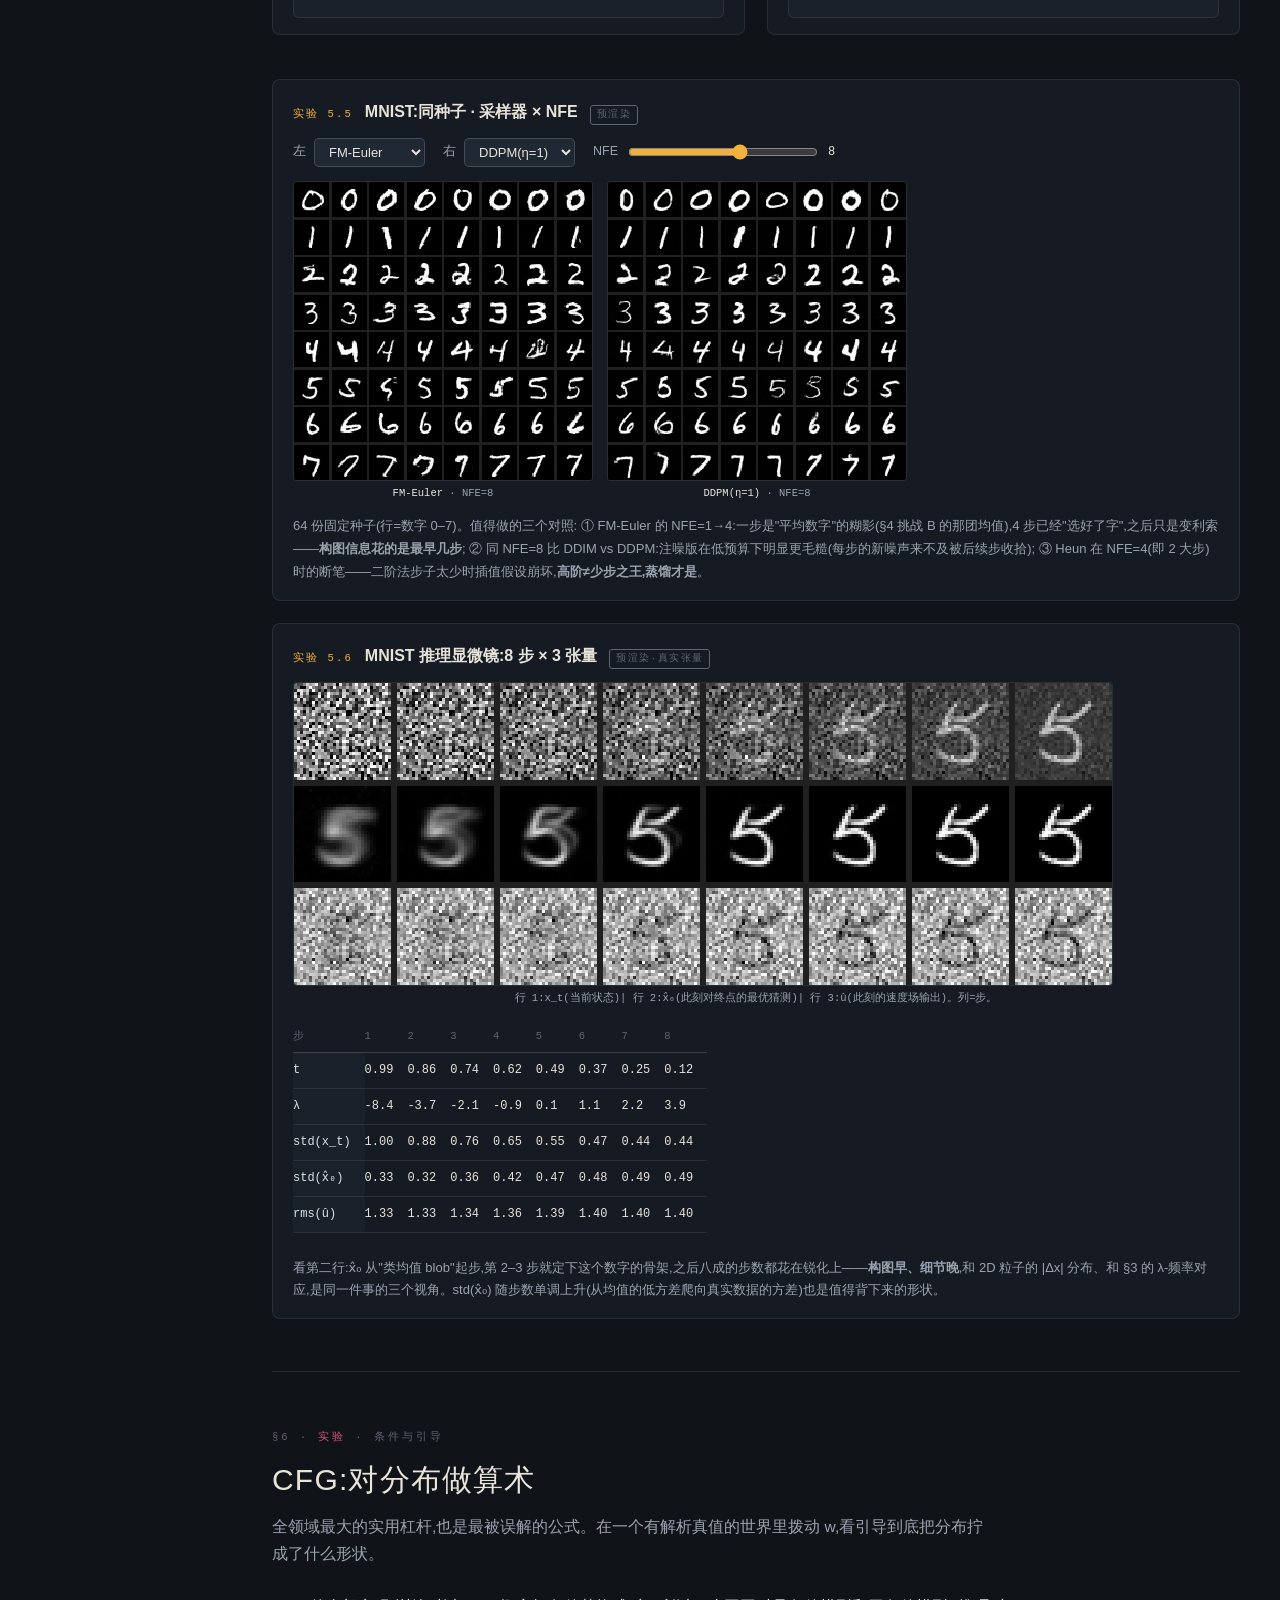
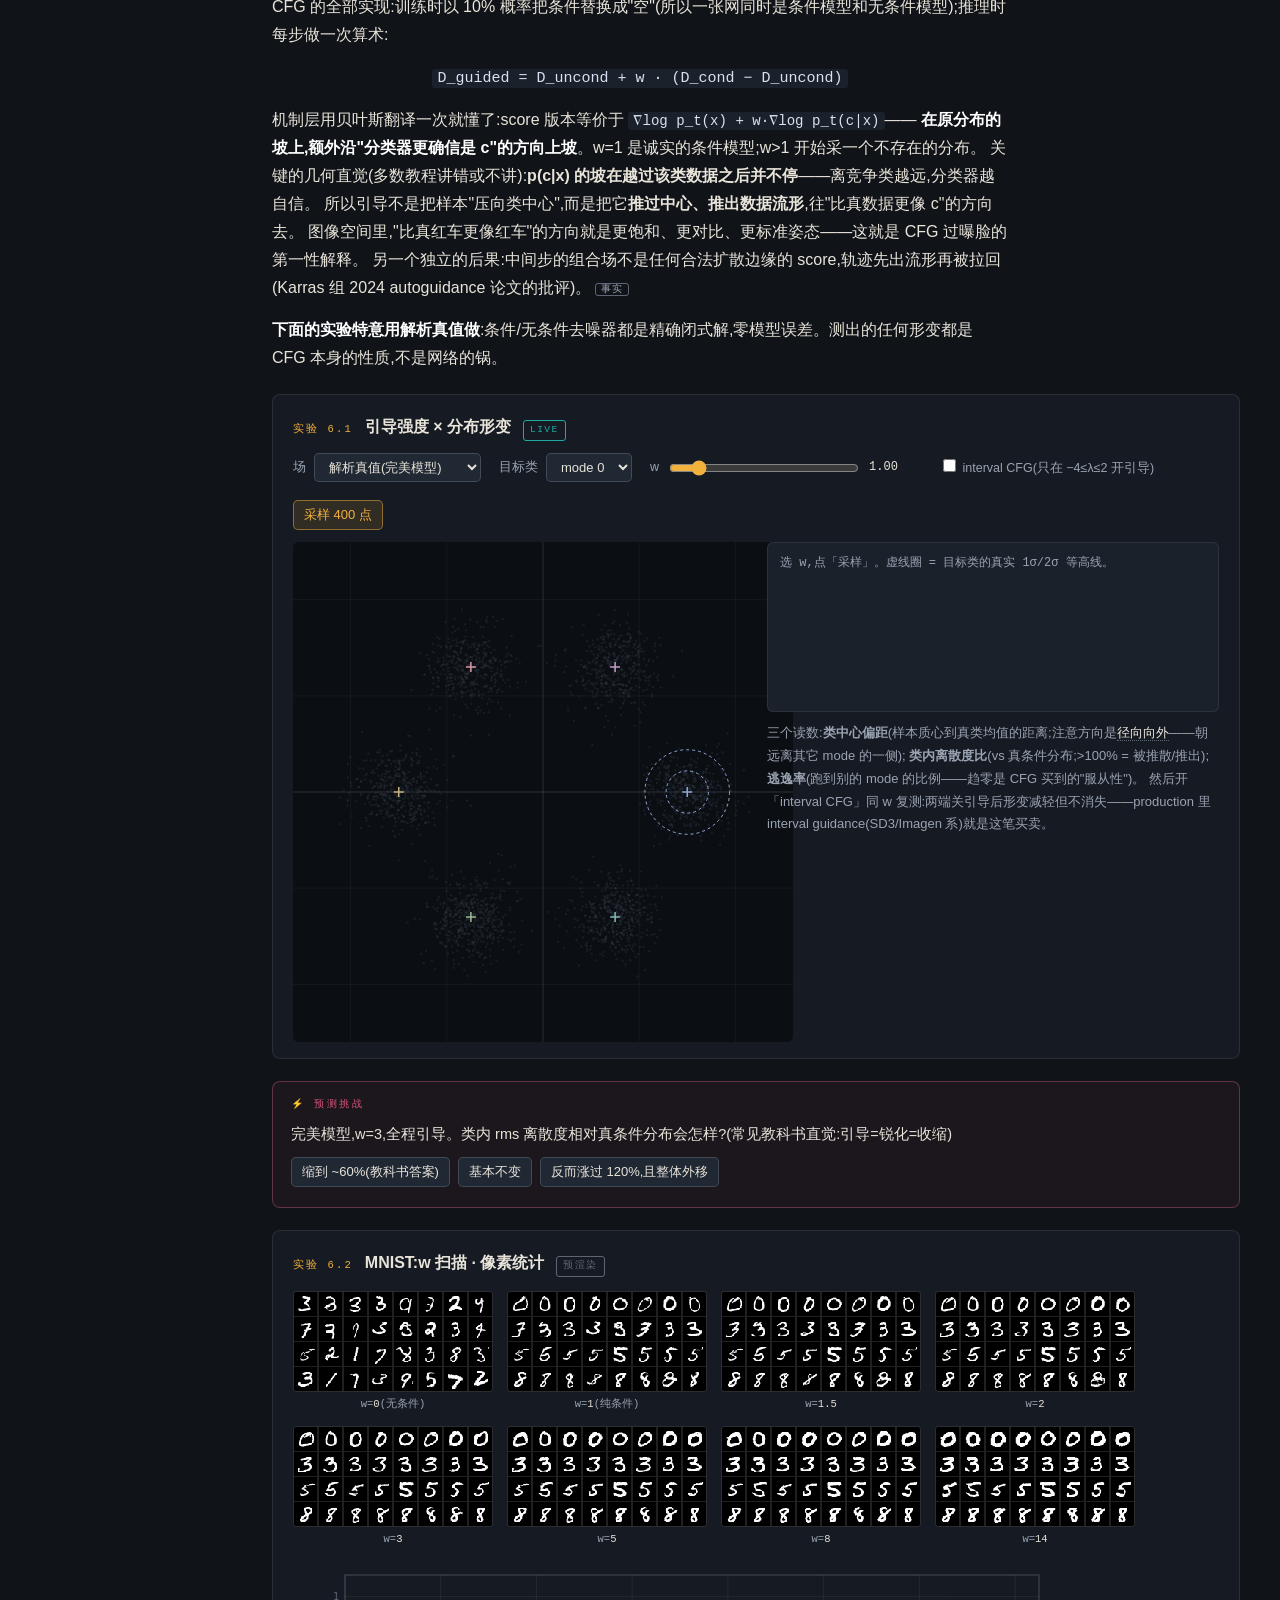
==== commit e4d9a6c3: "Axis lab v2: readability overhaul + per-object paper citations Per-concept cards (text in HTML, canv" ====
--- a/index.html
+++ b/index.html
@@ -13,7 +13,7 @@
   <h1>扩散实验室</h1>
   <div class="sub">真模型 · 真张量 · 真数值</div>
   <nav id="toc"></nav>
-  <a href="axis.html" style="display:block;margin:14px 12px 0 -12px;padding:8px 10px;border:1px solid rgba(242,176,61,0.45);border-radius:6px;color:var(--data);font-size:12.5px;text-decoration:none">⌖ λ 总控台<br><span style="color:var(--ink3);font-size:10.5px">一根轴 × 三联动仪器</span></a>
+  <a href="axis.html" style="display:block;margin:14px 12px 0 -12px;padding:8px 10px;border:1px solid rgba(242,176,61,0.45);border-radius:6px;color:var(--data);font-size:12.5px;text-decoration:none">⌖ 统一 λ 轴实验台<br><span style="color:var(--ink3);font-size:10.5px">调度 · formulation · 蒸馏,一根轴</span></a>
   <canvas id="lamrail"></canvas>
   <div class="railnote">这根光谱条是全站的坐标轴:<br>紫 = 纯噪声(logSNR→−∞)<br>金 = 干净数据(logSNR→+∞)</div>
 </aside>
